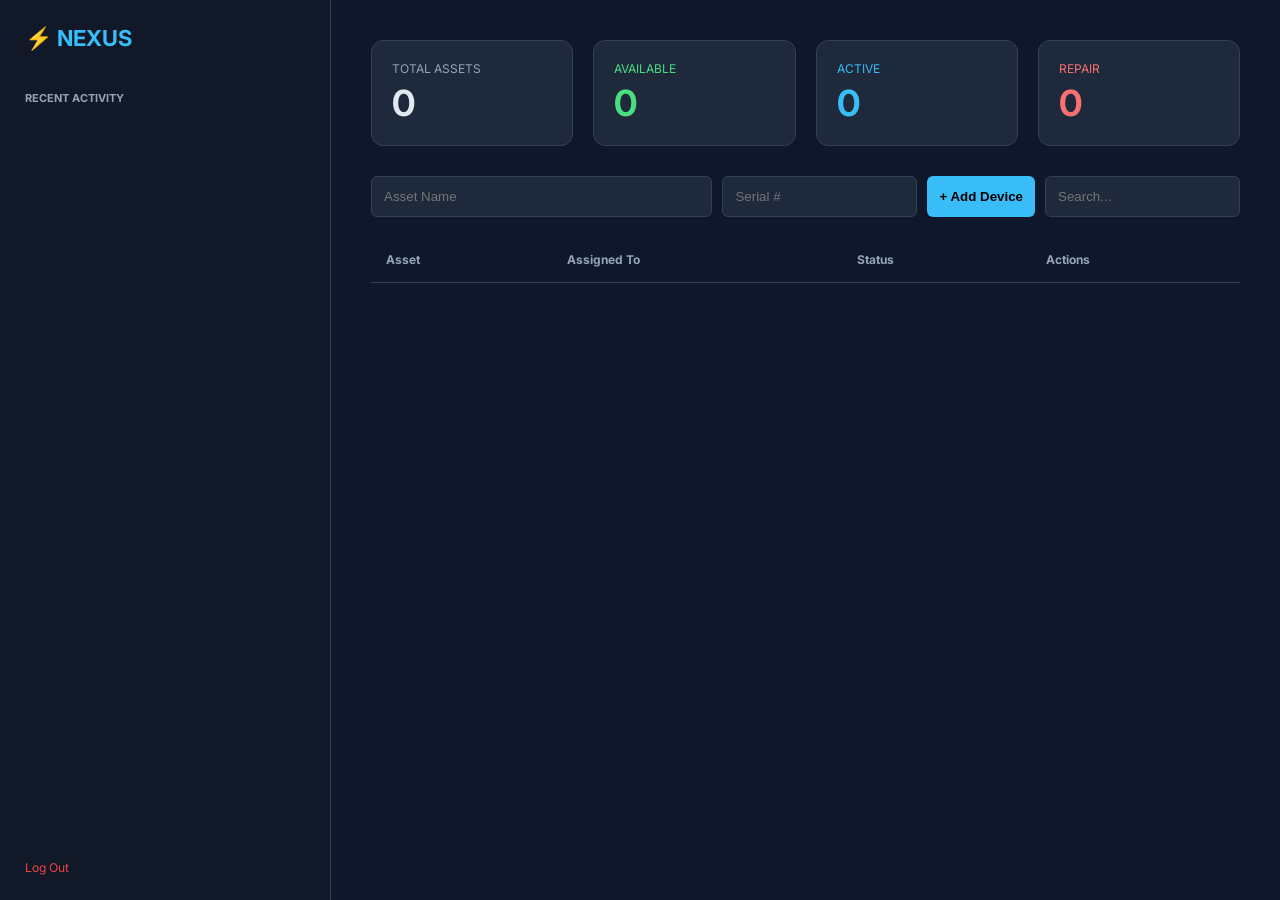
==== src/main/resources/templates/index.html @ d3fff8f1 "update" ====
<!DOCTYPE html>
<html>
<head>
    <title>Nexus Dashboard</title>
    <link href="https://fonts.googleapis.com/css2?family=Inter:wght@400;600&display=swap" rel="stylesheet">
    <style>
        :root { --bg: #0f172a; --card: #1e293b; --text: #e2e8f0; --blue: #38bdf8; --green: #4ade80; --red: #f87171; }
        body { margin: 0; background: var(--bg); color: var(--text); font-family: 'Inter', sans-serif; display: flex; height: 100vh; }
        
        .sidebar { width: 280px; background: #111827; padding: 25px; border-right: 1px solid #334155; display: flex; flex-direction: column; }
        .logo { font-size: 22px; font-weight: bold; color: var(--blue); margin-bottom: 40px; }
        .log-title { font-size: 11px; color: #94a3b8; font-weight: bold; margin-bottom: 15px; }
        .log-box { flex: 1; overflow-y: auto; }
        .log-entry { font-size: 12px; margin-bottom: 12px; border-left: 2px solid #334155; padding-left: 10px; }
        .log-time { color: #64748b; font-size: 10px; }

        .content { flex: 1; padding: 40px; overflow-y: auto; }
        .stats { display: grid; grid-template-columns: repeat(4, 1fr); gap: 20px; margin-bottom: 30px; }
        .card { background: var(--card); padding: 20px; border-radius: 12px; border: 1px solid #334155; }
        .num { font-size: 36px; font-weight: bold; margin-top: 5px; }
        
        .controls { display: flex; gap: 10px; margin-bottom: 20px; }
        input, button { background: var(--card); border: 1px solid #334155; color: white; padding: 12px; border-radius: 6px; outline: none; }
        button.add { background: var(--blue); color: black; font-weight: bold; border: none; cursor: pointer; }

        table { width: 100%; border-collapse: collapse; }
        th { text-align: left; color: #94a3b8; padding: 15px; border-bottom: 1px solid #334155; font-size: 12px; }
        td { padding: 15px; border-bottom: 1px solid #334155; }
        .badge { padding: 4px 10px; border-radius: 12px; font-size: 11px; font-weight: bold; }
        .badge.Available { background: rgba(74,222,128,0.2); color: var(--green); }
        .badge.In.Use { background: rgba(56,189,248,0.2); color: var(--blue); }
        .badge.Repair { background: rgba(248,113,113,0.2); color: var(--red); }
        
        .btn-act { background: none; border: none; font-size: 16px; cursor: pointer; margin-right: 5px; opacity: 0.6; }
        .btn-act:hover { opacity: 1; transform: scale(1.1); }
    </style>
</head>
<body>
    <div class="sidebar">
        <div class="logo">⚡ NEXUS</div>
        <div class="log-title">RECENT ACTIVITY</div>
        <div id="logs" class="log-box"></div>
        <a href="/logout" style="color:#ef4444; text-decoration:none; margin-top:20px; font-size:12px;">Log Out</a>
    </div>

    <div class="content">
        <div class="stats">
            <div class="card"><div style="color:#94a3b8; font-size:12px">TOTAL ASSETS</div><div id="s-total" class="num">0</div></div>
            <div class="card"><div style="color:var(--green); font-size:12px">AVAILABLE</div><div id="s-av" class="num" style="color:var(--green)">0</div></div>
            <div class="card"><div style="color:var(--blue); font-size:12px">ACTIVE</div><div id="s-use" class="num" style="color:var(--blue)">0</div></div>
            <div class="card"><div style="color:var(--red); font-size:12px">REPAIR</div><div id="s-rep" class="num" style="color:var(--red)">0</div></div>
        </div>

        <div class="controls">
            <input id="name" placeholder="Asset Name" style="flex:2">
            <input id="serial" placeholder="Serial #" style="flex:1">
            <button class="add" onclick="addAsset()">+ Add Device</button>
            <input id="search" placeholder="Search..." style="margin-left:auto" onkeyup="render()">
        </div>

        <table>
            <thead><tr><th>Asset</th><th>Assigned To</th><th>Status</th><th>Actions</th></tr></thead>
            <tbody id="list"></tbody>
        </table>
    </div>

    <script>
        let data = [];
        async function init() {
            await Promise.all([loadStats(), loadAssets(), loadLogs()]);
        }

        async function loadStats() {
            const res = await fetch('/api/stats');
            const s = await res.json();
            document.getElementById('s-total').innerText = s.total;
            document.getElementById('s-av').innerText = s.available;
            document.getElementById('s-use').innerText = s.active;
            document.getElementById('s-rep').innerText = s.repair;
        }

        async function loadAssets() {
            const res = await fetch('/api/assets');
            data = await res.json();
            render();
        }

        async function loadLogs() {
            const res = await fetch('/api/history');
            const logs = await res.json();
            document.getElementById('logs').innerHTML = logs.map(l => `
                <div class="log-entry">
                    <div style="color:white">${l.assetName}</div>
                    <div style="color:#94a3b8">${l.action}</div>
                    <div class="log-time">${new Date(l.timestamp).toLocaleTimeString()}</div>
                </div>
            `).join('');
        }

        function render() {
            const q = document.getElementById('search').value.toLowerCase();
            const filtered = data.filter(d => d.name.toLowerCase().includes(q) || d.serialNumber.toLowerCase().includes(q));
            
            document.getElementById('list').innerHTML = filtered.map(d => `
                <tr>
                    <td><b>${d.name}</b><br><small style="color:#64748b">${d.serialNumber}</small></td>
                    <td>${d.assignedTo ? '👤 '+d.assignedTo : '<span style="opacity:0.2">--</span>'}</td>
                    <td><span class="badge ${d.status}">${d.status}</span></td>
                    <td>
                        <button class="btn-act" onclick="assign(${d.id})">📲</button>
                        <button class="btn-act" onclick="repair(${d.id})">🔧</button>
                        <button class="btn-act" style="color:#ef4444" onclick="del(${d.id})">✖</button>
                    </td>
                </tr>
            `).join('');
        }

        async function addAsset() {
            const name = document.getElementById('name').value;
            const serial = document.getElementById('serial').value;
            if(!name) return;
            await fetch('/api/add', {
                method:'POST', headers:{'Content-Type':'application/json'},
                body: JSON.stringify({name, serialNumber:serial})
            });
            document.getElementById('name').value = '';
            init();
        }

        async function assign(id) {
            const user = prompt("Assign to user:");
            if(user) await update(id, "In Use", user);
        }

        async function repair(id) {
            if(confirm("Send to repair?")) await update(id, "Repair", "Maintenance");
        }

        async function update(id, status, user) {
            await fetch('/api/update/'+id, {
                method:'PUT', headers:{'Content-Type':'application/json'},
                body: JSON.stringify({status, assignedTo: user})
            });
            init();
        }

        async function del(id) {
            if(confirm("Delete asset?")) {
                await fetch('/api/delete/'+id, {method:'DELETE'});
                init();
            }
        }
        init();
    </script>
</body>
</html>
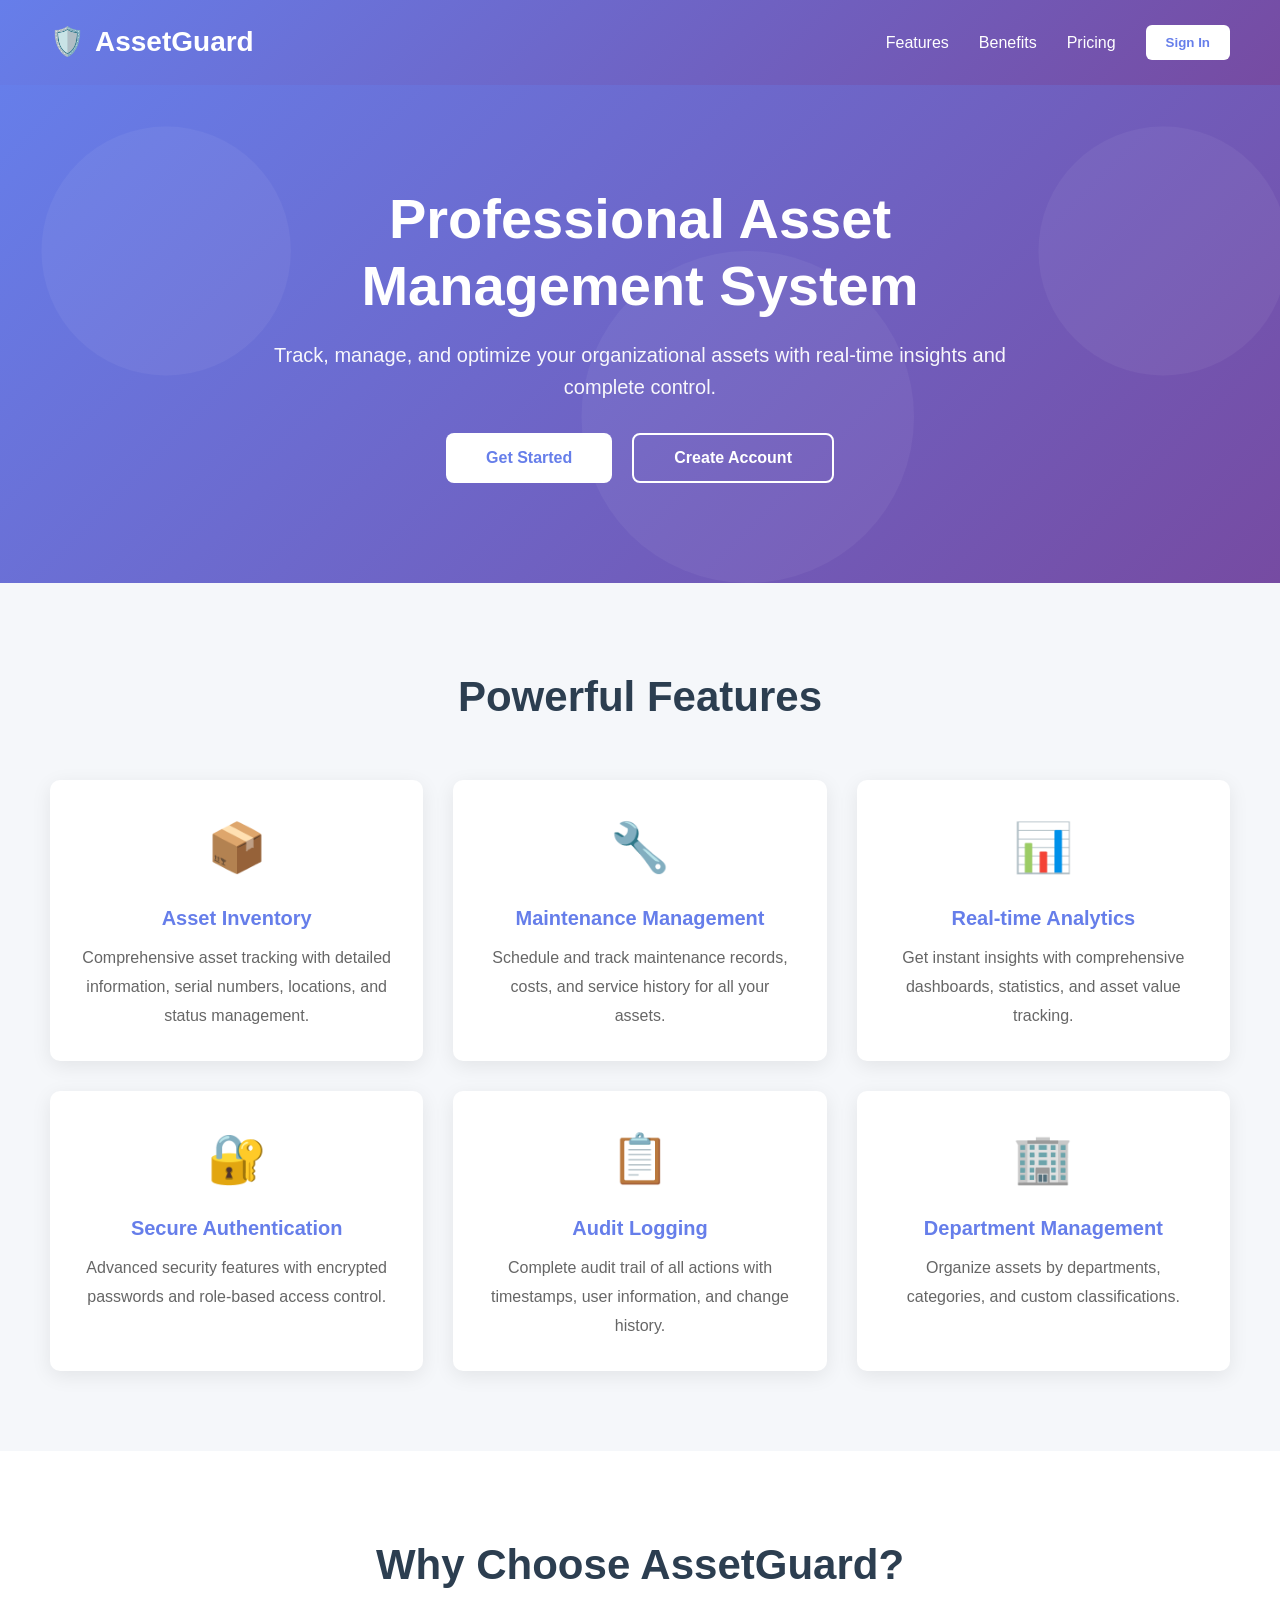
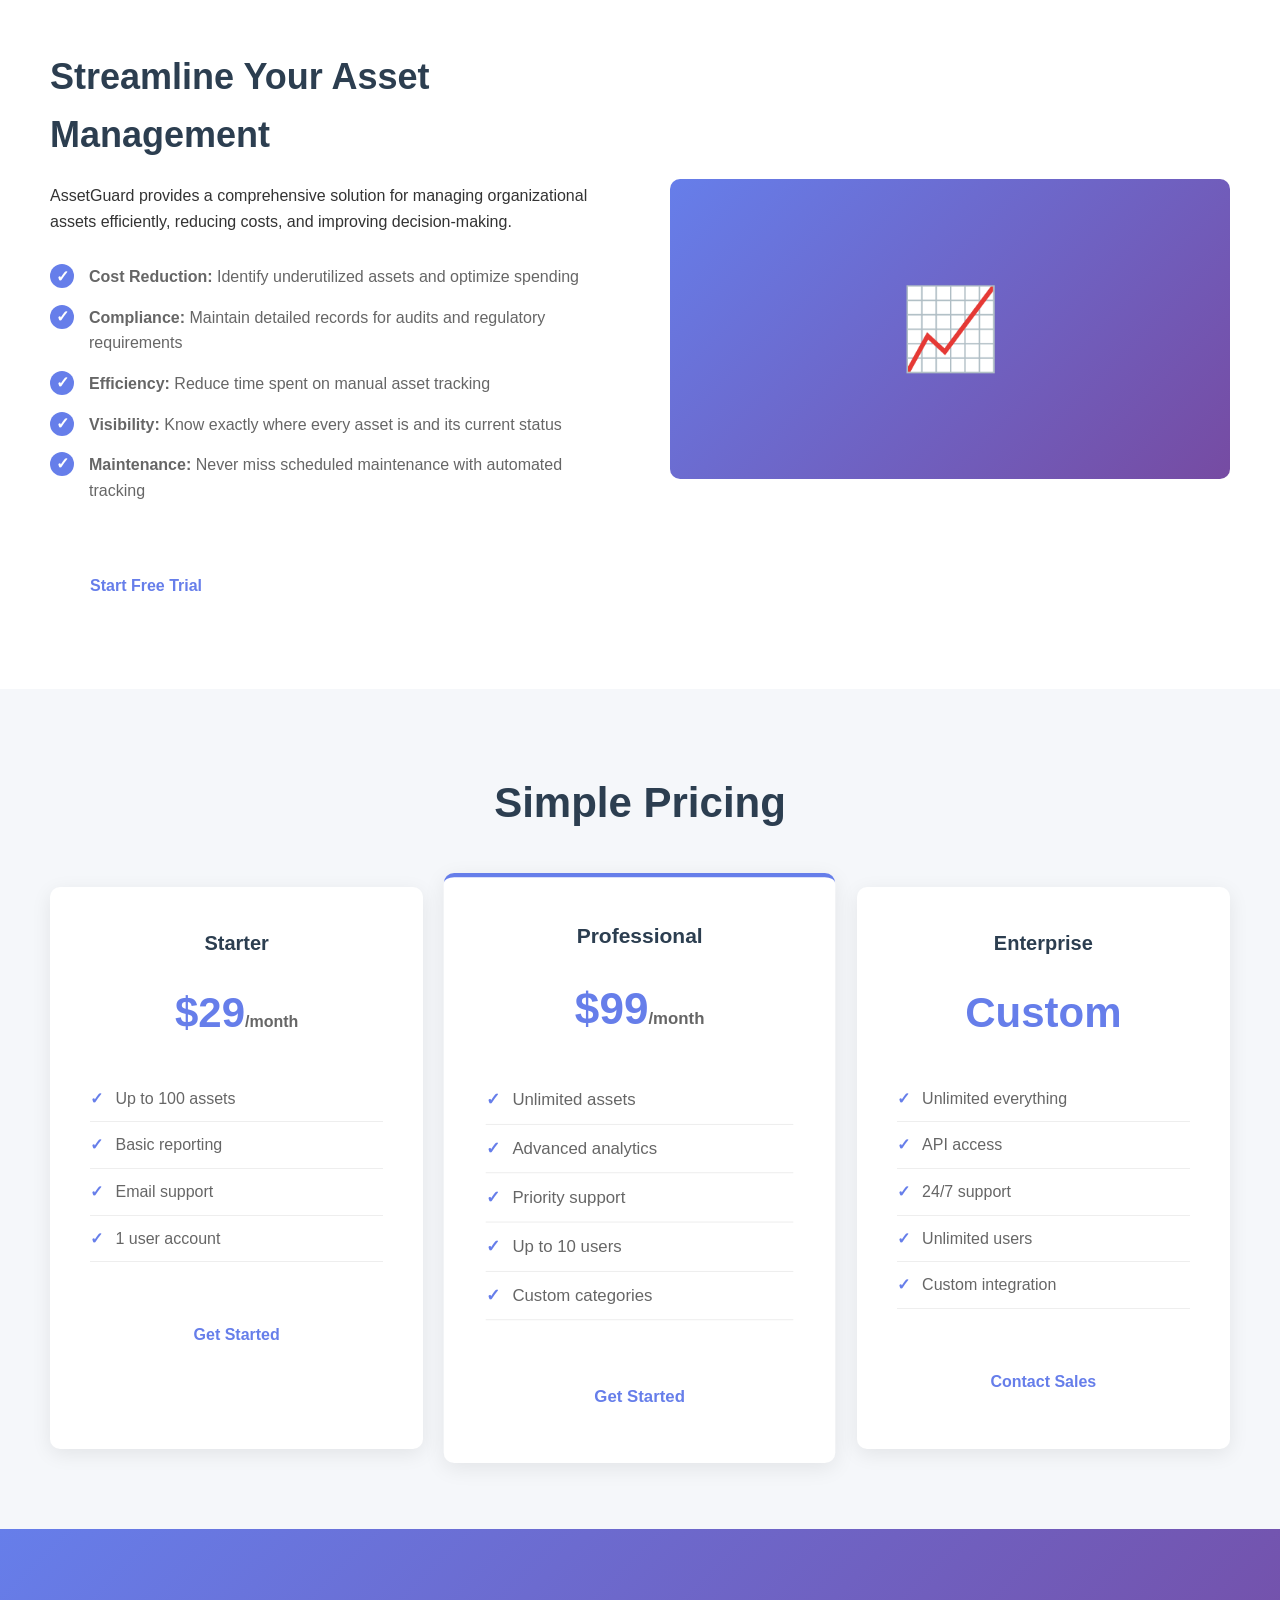
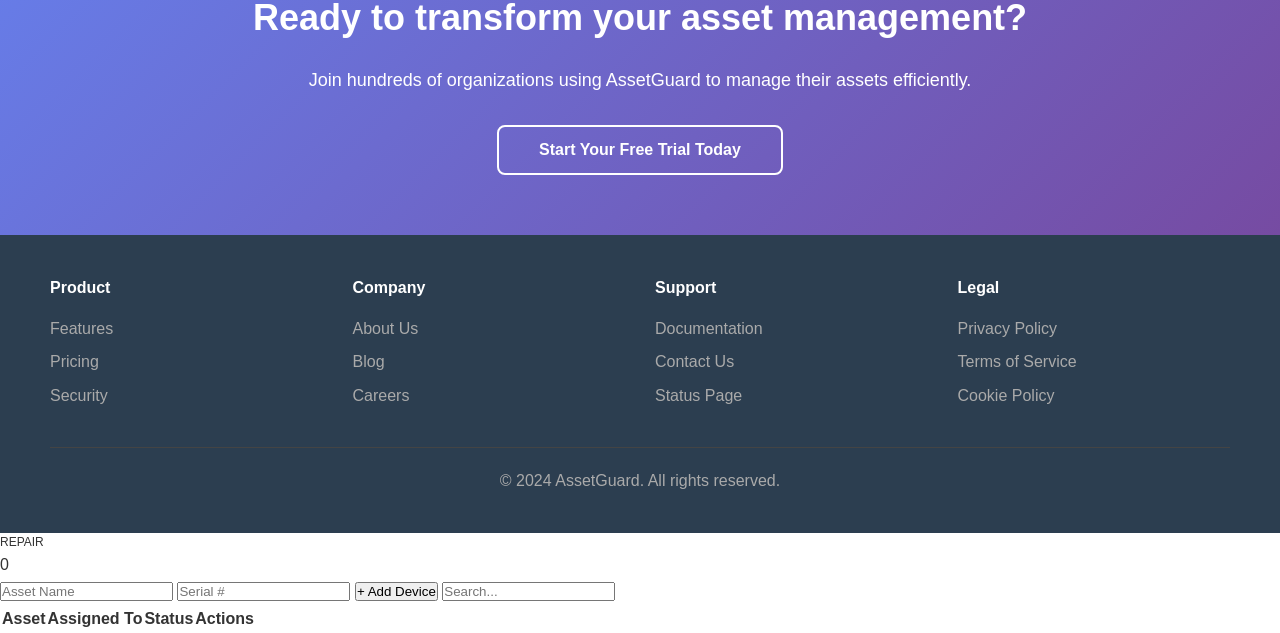
==== commit 99feb1d9: "update" ====
--- a/src/main/resources/templates/index.html
+++ b/src/main/resources/templates/index.html
@@ -1,53 +1,646 @@
 <!DOCTYPE html>
-<html>
+<html lang="en">
 <head>
-    <title>Nexus Dashboard</title>
-    <link href="https://fonts.googleapis.com/css2?family=Inter:wght@400;600&display=swap" rel="stylesheet">
+    <meta charset="UTF-8">
+    <meta name="viewport" content="width=device-width, initial-scale=1.0">
+    <title>AssetGuard - Professional Asset Management</title>
     <style>
-        :root { --bg: #0f172a; --card: #1e293b; --text: #e2e8f0; --blue: #38bdf8; --green: #4ade80; --red: #f87171; }
-        body { margin: 0; background: var(--bg); color: var(--text); font-family: 'Inter', sans-serif; display: flex; height: 100vh; }
-        
-        .sidebar { width: 280px; background: #111827; padding: 25px; border-right: 1px solid #334155; display: flex; flex-direction: column; }
-        .logo { font-size: 22px; font-weight: bold; color: var(--blue); margin-bottom: 40px; }
-        .log-title { font-size: 11px; color: #94a3b8; font-weight: bold; margin-bottom: 15px; }
-        .log-box { flex: 1; overflow-y: auto; }
-        .log-entry { font-size: 12px; margin-bottom: 12px; border-left: 2px solid #334155; padding-left: 10px; }
-        .log-time { color: #64748b; font-size: 10px; }
-
-        .content { flex: 1; padding: 40px; overflow-y: auto; }
-        .stats { display: grid; grid-template-columns: repeat(4, 1fr); gap: 20px; margin-bottom: 30px; }
-        .card { background: var(--card); padding: 20px; border-radius: 12px; border: 1px solid #334155; }
-        .num { font-size: 36px; font-weight: bold; margin-top: 5px; }
-        
-        .controls { display: flex; gap: 10px; margin-bottom: 20px; }
-        input, button { background: var(--card); border: 1px solid #334155; color: white; padding: 12px; border-radius: 6px; outline: none; }
-        button.add { background: var(--blue); color: black; font-weight: bold; border: none; cursor: pointer; }
-
-        table { width: 100%; border-collapse: collapse; }
-        th { text-align: left; color: #94a3b8; padding: 15px; border-bottom: 1px solid #334155; font-size: 12px; }
-        td { padding: 15px; border-bottom: 1px solid #334155; }
-        .badge { padding: 4px 10px; border-radius: 12px; font-size: 11px; font-weight: bold; }
-        .badge.Available { background: rgba(74,222,128,0.2); color: var(--green); }
-        .badge.In.Use { background: rgba(56,189,248,0.2); color: var(--blue); }
-        .badge.Repair { background: rgba(248,113,113,0.2); color: var(--red); }
-        
-        .btn-act { background: none; border: none; font-size: 16px; cursor: pointer; margin-right: 5px; opacity: 0.6; }
-        .btn-act:hover { opacity: 1; transform: scale(1.1); }
+        * { margin: 0; padding: 0; box-sizing: border-box; }
+        
+        body {
+            font-family: 'Segoe UI', Tahoma, Geneva, Verdana, sans-serif;
+            color: #333;
+            line-height: 1.6;
+        }
+        
+        /* HEADER/NAV */
+        header {
+            background: linear-gradient(135deg, #667eea 0%, #764ba2 100%);
+            color: white;
+            padding: 20px 50px;
+            display: flex;
+            justify-content: space-between;
+            align-items: center;
+            box-shadow: 0 2px 10px rgba(0,0,0,0.1);
+        }
+        
+        .logo {
+            font-size: 28px;
+            font-weight: bold;
+            display: flex;
+            align-items: center;
+            gap: 10px;
+        }
+        
+        nav {
+            display: flex;
+            gap: 30px;
+            align-items: center;
+        }
+        
+        nav a {
+            color: white;
+            text-decoration: none;
+            transition: all 0.3s ease;
+            font-weight: 500;
+        }
+        
+        nav a:hover {
+            opacity: 0.8;
+        }
+        
+        .btn-login {
+            background: white;
+            color: #667eea;
+            padding: 10px 20px;
+            border-radius: 6px;
+            font-weight: 600;
+            cursor: pointer;
+            border: none;
+            transition: all 0.3s ease;
+        }
+        
+        .btn-login:hover {
+            transform: translateY(-2px);
+            box-shadow: 0 5px 15px rgba(0,0,0,0.2);
+        }
+        
+        /* HERO SECTION */
+        .hero {
+            background: linear-gradient(135deg, #667eea 0%, #764ba2 100%);
+            color: white;
+            padding: 100px 50px;
+            text-align: center;
+            position: relative;
+            overflow: hidden;
+        }
+        
+        .hero::before {
+            content: '';
+            position: absolute;
+            top: 0;
+            left: 0;
+            right: 0;
+            bottom: 0;
+            background: url('data:image/svg+xml,<svg xmlns="http://www.w3.org/2000/svg" viewBox="0 0 1200 600"><circle cx="200" cy="200" r="150" fill="rgba(255,255,255,0.05)"/><circle cx="900" cy="400" r="200" fill="rgba(255,255,255,0.05)"/></svg>');
+            pointer-events: none;
+        }
+        
+        .hero-content {
+            position: relative;
+            z-index: 1;
+            max-width: 800px;
+            margin: 0 auto;
+        }
+        
+        .hero h1 {
+            font-size: 56px;
+            margin-bottom: 20px;
+            font-weight: 700;
+            line-height: 1.2;
+        }
+        
+        .hero p {
+            font-size: 20px;
+            margin-bottom: 30px;
+            opacity: 0.95;
+        }
+        
+        .cta-buttons {
+            display: flex;
+            gap: 20px;
+            justify-content: center;
+        }
+        
+        .btn-primary {
+            background: white;
+            color: #667eea;
+            padding: 14px 40px;
+            border-radius: 8px;
+            border: none;
+            font-weight: 600;
+            cursor: pointer;
+            font-size: 16px;
+            transition: all 0.3s ease;
+            text-decoration: none;
+            display: inline-block;
+        }
+        
+        .btn-primary:hover {
+            transform: translateY(-3px);
+            box-shadow: 0 10px 30px rgba(0,0,0,0.3);
+        }
+        
+        .btn-secondary {
+            background: transparent;
+            color: white;
+            padding: 14px 40px;
+            border-radius: 8px;
+            border: 2px solid white;
+            font-weight: 600;
+            cursor: pointer;
+            font-size: 16px;
+            transition: all 0.3s ease;
+            text-decoration: none;
+            display: inline-block;
+        }
+        
+        .btn-secondary:hover {
+            background: white;
+            color: #667eea;
+            transform: translateY(-3px);
+        }
+        
+        /* FEATURES SECTION */
+        .features {
+            padding: 80px 50px;
+            background: #f5f7fa;
+        }
+        
+        .section-title {
+            text-align: center;
+            font-size: 42px;
+            margin-bottom: 50px;
+            color: #2c3e50;
+        }
+        
+        .features-grid {
+            display: grid;
+            grid-template-columns: repeat(auto-fit, minmax(280px, 1fr));
+            gap: 30px;
+            max-width: 1200px;
+            margin: 0 auto;
+        }
+        
+        .feature-card {
+            background: white;
+            padding: 30px;
+            border-radius: 10px;
+            box-shadow: 0 5px 20px rgba(0,0,0,0.08);
+            transition: all 0.3s ease;
+            text-align: center;
+        }
+        
+        .feature-card:hover {
+            transform: translateY(-10px);
+            box-shadow: 0 15px 40px rgba(0,0,0,0.15);
+        }
+        
+        .feature-icon {
+            font-size: 48px;
+            margin-bottom: 15px;
+        }
+        
+        .feature-card h3 {
+            font-size: 20px;
+            margin-bottom: 10px;
+            color: #667eea;
+        }
+        
+        .feature-card p {
+            color: #666;
+            line-height: 1.8;
+        }
+        
+        /* BENEFITS SECTION */
+        .benefits {
+            padding: 80px 50px;
+            background: white;
+        }
+        
+        .benefits-content {
+            display: grid;
+            grid-template-columns: 1fr 1fr;
+            gap: 60px;
+            align-items: center;
+            max-width: 1200px;
+            margin: 0 auto;
+        }
+        
+        .benefits-text h2 {
+            font-size: 36px;
+            margin-bottom: 20px;
+            color: #2c3e50;
+        }
+        
+        .benefits-list {
+            margin: 30px 0;
+        }
+        
+        .benefit-item {
+            display: flex;
+            gap: 15px;
+            margin-bottom: 15px;
+        }
+        
+        .benefit-icon {
+            width: 24px;
+            height: 24px;
+            background: #667eea;
+            color: white;
+            border-radius: 50%;
+            display: flex;
+            align-items: center;
+            justify-content: center;
+            flex-shrink: 0;
+            font-weight: bold;
+        }
+        
+        .benefit-item p {
+            color: #666;
+        }
+        
+        .benefits-image {
+            background: linear-gradient(135deg, #667eea 0%, #764ba2 100%);
+            border-radius: 10px;
+            padding: 40px;
+            display: flex;
+            align-items: center;
+            justify-content: center;
+            color: white;
+            font-size: 80px;
+            min-height: 300px;
+        }
+        
+        /* PRICING SECTION */
+        .pricing {
+            padding: 80px 50px;
+            background: #f5f7fa;
+        }
+        
+        .pricing-grid {
+            display: grid;
+            grid-template-columns: repeat(auto-fit, minmax(300px, 1fr));
+            gap: 30px;
+            max-width: 1200px;
+            margin: 0 auto;
+        }
+        
+        .pricing-card {
+            background: white;
+            border-radius: 10px;
+            padding: 40px;
+            text-align: center;
+            box-shadow: 0 5px 20px rgba(0,0,0,0.08);
+            transition: all 0.3s ease;
+        }
+        
+        .pricing-card.featured {
+            border-top: 4px solid #667eea;
+            transform: scale(1.05);
+        }
+        
+        .pricing-card:hover {
+            box-shadow: 0 15px 40px rgba(0,0,0,0.15);
+        }
+        
+        .pricing-card h3 {
+            font-size: 20px;
+            margin-bottom: 15px;
+            color: #2c3e50;
+        }
+        
+        .price {
+            font-size: 42px;
+            font-weight: bold;
+            color: #667eea;
+            margin: 20px 0;
+        }
+        
+        .price span {
+            font-size: 16px;
+            color: #666;
+        }
+        
+        .pricing-features {
+            list-style: none;
+            margin: 30px 0;
+            text-align: left;
+        }
+        
+        .pricing-features li {
+            padding: 10px 0;
+            border-bottom: 1px solid #eee;
+            color: #666;
+        }
+        
+        .pricing-features li:before {
+            content: '✓ ';
+            color: #667eea;
+            font-weight: bold;
+            margin-right: 8px;
+        }
+        
+        .pricing-card .btn-primary {
+            width: 100%;
+            margin-top: 20px;
+            color: #667eea;
+        }
+        
+        /* CTA SECTION */
+        .cta-section {
+            background: linear-gradient(135deg, #667eea 0%, #764ba2 100%);
+            color: white;
+            padding: 60px 50px;
+            text-align: center;
+        }
+        
+        .cta-section h2 {
+            font-size: 36px;
+            margin-bottom: 20px;
+        }
+        
+        .cta-section p {
+            font-size: 18px;
+            margin-bottom: 30px;
+        }
+        
+        /* FOOTER */
+        footer {
+            background: #2c3e50;
+            color: #aaa;
+            padding: 40px 50px;
+            text-align: center;
+        }
+        
+        .footer-content {
+            max-width: 1200px;
+            margin: 0 auto;
+            display: grid;
+            grid-template-columns: repeat(auto-fit, minmax(200px, 1fr));
+            gap: 30px;
+            margin-bottom: 30px;
+            text-align: left;
+        }
+        
+        .footer-section h4 {
+            color: white;
+            margin-bottom: 15px;
+        }
+        
+        .footer-section a {
+            color: #aaa;
+            text-decoration: none;
+            display: block;
+            margin-bottom: 8px;
+            transition: all 0.3s ease;
+        }
+        
+        .footer-section a:hover {
+            color: white;
+        }
+        
+        .footer-bottom {
+            text-align: center;
+            padding-top: 20px;
+            border-top: 1px solid #444;
+        }
+        
+        /* RESPONSIVE */
+        @media (max-width: 768px) {
+            header {
+                flex-direction: column;
+                gap: 20px;
+                padding: 20px;
+            }
+            
+            nav {
+                flex-direction: column;
+                gap: 10px;
+            }
+            
+            .hero {
+                padding: 60px 20px;
+            }
+            
+            .hero h1 {
+                font-size: 36px;
+            }
+            
+            .cta-buttons {
+                flex-direction: column;
+            }
+            
+            .features, .benefits, .pricing {
+                padding: 60px 20px;
+            }
+            
+            .benefits-content {
+                grid-template-columns: 1fr;
+            }
+            
+            .section-title {
+                font-size: 32px;
+            }
+            
+            .pricing-card.featured {
+                transform: scale(1);
+            }
+        }
     </style>
 </head>
 <body>
-    <div class="sidebar">
-        <div class="logo">⚡ NEXUS</div>
-        <div class="log-title">RECENT ACTIVITY</div>
-        <div id="logs" class="log-box"></div>
-        <a href="/logout" style="color:#ef4444; text-decoration:none; margin-top:20px; font-size:12px;">Log Out</a>
-    </div>
-
-    <div class="content">
-        <div class="stats">
-            <div class="card"><div style="color:#94a3b8; font-size:12px">TOTAL ASSETS</div><div id="s-total" class="num">0</div></div>
-            <div class="card"><div style="color:var(--green); font-size:12px">AVAILABLE</div><div id="s-av" class="num" style="color:var(--green)">0</div></div>
-            <div class="card"><div style="color:var(--blue); font-size:12px">ACTIVE</div><div id="s-use" class="num" style="color:var(--blue)">0</div></div>
+    <!-- HEADER -->
+    <header>
+        <div class="logo">
+            <span>🛡️</span>
+            <span>AssetGuard</span>
+        </div>
+        <nav>
+            <a href="#features">Features</a>
+            <a href="#benefits">Benefits</a>
+            <a href="#pricing">Pricing</a>
+            <button class="btn-login" onclick="location.href='/login'">Sign In</button>
+        </nav>
+    </header>
+    
+    <!-- HERO SECTION -->
+    <section class="hero">
+        <div class="hero-content">
+            <h1>Professional Asset Management System</h1>
+            <p>Track, manage, and optimize your organizational assets with real-time insights and complete control.</p>
+            <div class="cta-buttons">
+                <button class="btn-primary" onclick="location.href='/login'">Get Started</button>
+                <button class="btn-secondary" onclick="location.href='/register'">Create Account</button>
+            </div>
+        </div>
+    </section>
+    
+    <!-- FEATURES SECTION -->
+    <section class="features" id="features">
+        <h2 class="section-title">Powerful Features</h2>
+        <div class="features-grid">
+            <div class="feature-card">
+                <div class="feature-icon">📦</div>
+                <h3>Asset Inventory</h3>
+                <p>Comprehensive asset tracking with detailed information, serial numbers, locations, and status management.</p>
+            </div>
+            
+            <div class="feature-card">
+                <div class="feature-icon">🔧</div>
+                <h3>Maintenance Management</h3>
+                <p>Schedule and track maintenance records, costs, and service history for all your assets.</p>
+            </div>
+            
+            <div class="feature-card">
+                <div class="feature-icon">📊</div>
+                <h3>Real-time Analytics</h3>
+                <p>Get instant insights with comprehensive dashboards, statistics, and asset value tracking.</p>
+            </div>
+            
+            <div class="feature-card">
+                <div class="feature-icon">🔐</div>
+                <h3>Secure Authentication</h3>
+                <p>Advanced security features with encrypted passwords and role-based access control.</p>
+            </div>
+            
+            <div class="feature-card">
+                <div class="feature-icon">📋</div>
+                <h3>Audit Logging</h3>
+                <p>Complete audit trail of all actions with timestamps, user information, and change history.</p>
+            </div>
+            
+            <div class="feature-card">
+                <div class="feature-icon">🏢</div>
+                <h3>Department Management</h3>
+                <p>Organize assets by departments, categories, and custom classifications.</p>
+            </div>
+        </div>
+    </section>
+    
+    <!-- BENEFITS SECTION -->
+    <section class="benefits" id="benefits">
+        <h2 class="section-title">Why Choose AssetGuard?</h2>
+        <div class="benefits-content">
+            <div class="benefits-text">
+                <h2>Streamline Your Asset Management</h2>
+                <p>AssetGuard provides a comprehensive solution for managing organizational assets efficiently, reducing costs, and improving decision-making.</p>
+                
+                <div class="benefits-list">
+                    <div class="benefit-item">
+                        <div class="benefit-icon">✓</div>
+                        <p><strong>Cost Reduction:</strong> Identify underutilized assets and optimize spending</p>
+                    </div>
+                    
+                    <div class="benefit-item">
+                        <div class="benefit-icon">✓</div>
+                        <p><strong>Compliance:</strong> Maintain detailed records for audits and regulatory requirements</p>
+                    </div>
+                    
+                    <div class="benefit-item">
+                        <div class="benefit-icon">✓</div>
+                        <p><strong>Efficiency:</strong> Reduce time spent on manual asset tracking</p>
+                    </div>
+                    
+                    <div class="benefit-item">
+                        <div class="benefit-icon">✓</div>
+                        <p><strong>Visibility:</strong> Know exactly where every asset is and its current status</p>
+                    </div>
+                    
+                    <div class="benefit-item">
+                        <div class="benefit-icon">✓</div>
+                        <p><strong>Maintenance:</strong> Never miss scheduled maintenance with automated tracking</p>
+                    </div>
+                </div>
+                
+                <button class="btn-primary" onclick="location.href='/register'" style="margin-top: 30px; width: auto;">Start Free Trial</button>
+            </div>
+            
+            <div class="benefits-image">
+                📈
+            </div>
+        </div>
+    </section>
+    
+    <!-- PRICING SECTION -->
+    <section class="pricing" id="pricing">
+        <h2 class="section-title">Simple Pricing</h2>
+        <div class="pricing-grid">
+            <div class="pricing-card">
+                <h3>Starter</h3>
+                <div class="price">$29<span>/month</span></div>
+                <ul class="pricing-features">
+                    <li>Up to 100 assets</li>
+                    <li>Basic reporting</li>
+                    <li>Email support</li>
+                    <li>1 user account</li>
+                </ul>
+                <button class="btn-primary">Get Started</button>
+            </div>
+            
+            <div class="pricing-card featured">
+                <h3>Professional</h3>
+                <div class="price">$99<span>/month</span></div>
+                <ul class="pricing-features">
+                    <li>Unlimited assets</li>
+                    <li>Advanced analytics</li>
+                    <li>Priority support</li>
+                    <li>Up to 10 users</li>
+                    <li>Custom categories</li>
+                </ul>
+                <button class="btn-primary">Get Started</button>
+            </div>
+            
+            <div class="pricing-card">
+                <h3>Enterprise</h3>
+                <div class="price">Custom</div>
+                <ul class="pricing-features">
+                    <li>Unlimited everything</li>
+                    <li>API access</li>
+                    <li>24/7 support</li>
+                    <li>Unlimited users</li>
+                    <li>Custom integration</li>
+                </ul>
+                <button class="btn-primary">Contact Sales</button>
+            </div>
+        </div>
+    </section>
+    
+    <!-- CTA SECTION -->
+    <section class="cta-section">
+        <h2>Ready to transform your asset management?</h2>
+        <p>Join hundreds of organizations using AssetGuard to manage their assets efficiently.</p>
+        <button class="btn-secondary" onclick="location.href='/register'">Start Your Free Trial Today</button>
+    </section>
+    
+    <!-- FOOTER -->
+    <footer>
+        <div class="footer-content">
+            <div class="footer-section">
+                <h4>Product</h4>
+                <a href="#features">Features</a>
+                <a href="#pricing">Pricing</a>
+                <a href="#">Security</a>
+            </div>
+            
+            <div class="footer-section">
+                <h4>Company</h4>
+                <a href="#">About Us</a>
+                <a href="#">Blog</a>
+                <a href="#">Careers</a>
+            </div>
+            
+            <div class="footer-section">
+                <h4>Support</h4>
+                <a href="#">Documentation</a>
+                <a href="#">Contact Us</a>
+                <a href="#">Status Page</a>
+            </div>
+            
+            <div class="footer-section">
+                <h4>Legal</h4>
+                <a href="#">Privacy Policy</a>
+                <a href="#">Terms of Service</a>
+                <a href="#">Cookie Policy</a>
+            </div>
+        </div>
+        
+        <div class="footer-bottom">
+            <p>&copy; 2024 AssetGuard. All rights reserved.</p>
+        </div>
+    </footer>
+</body>
+</html>
             <div class="card"><div style="color:var(--red); font-size:12px">REPAIR</div><div id="s-rep" class="num" style="color:var(--red)">0</div></div>
         </div>
 
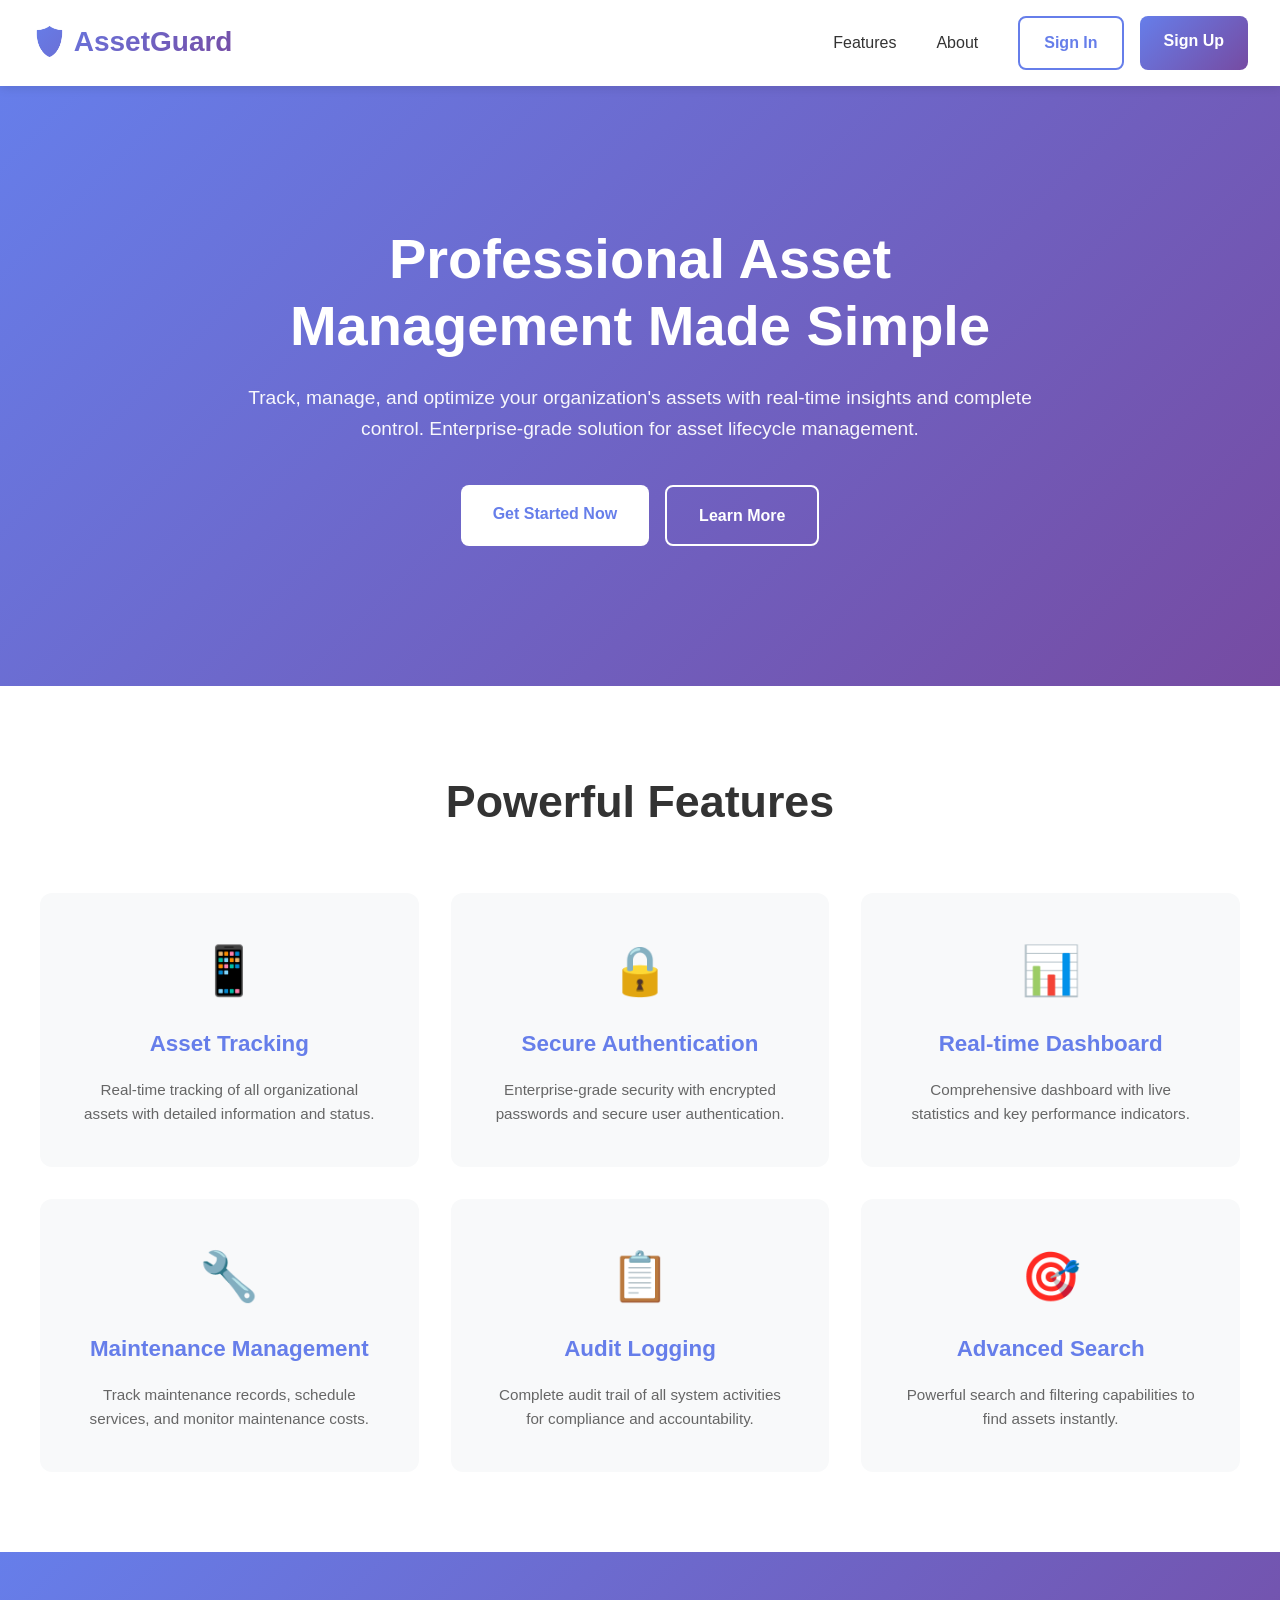
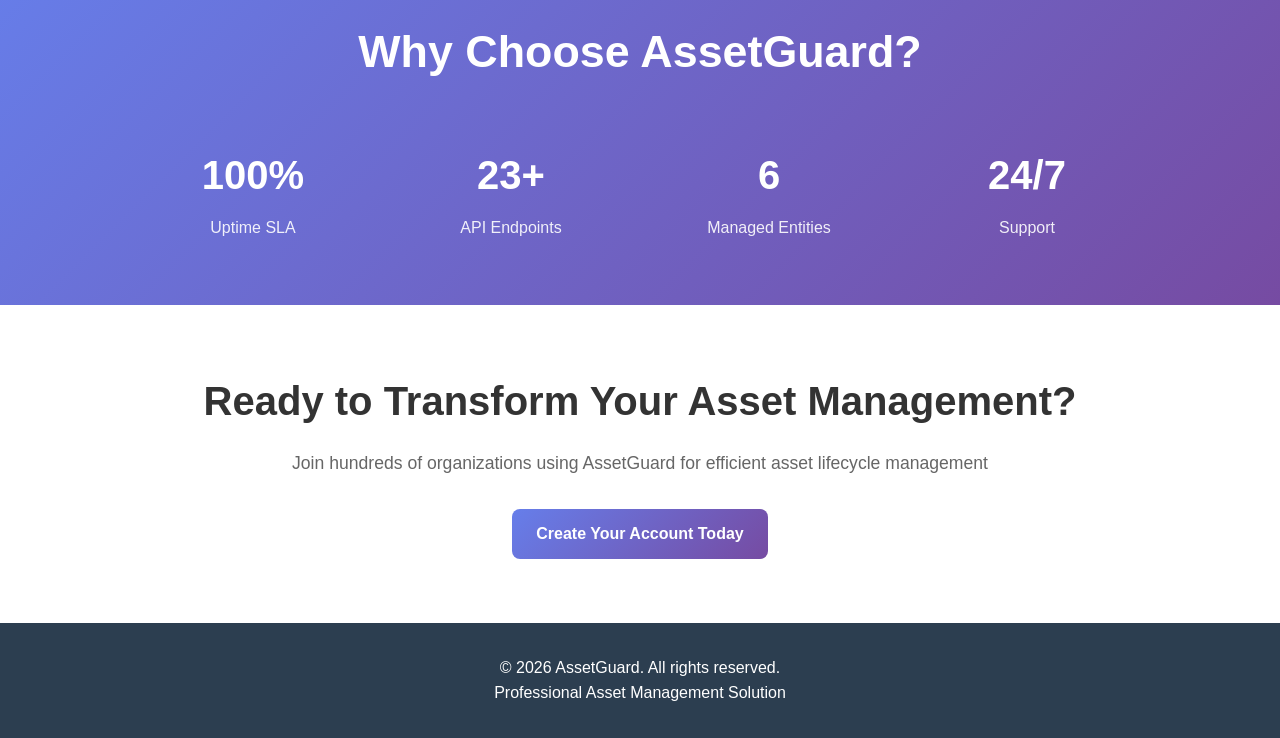
==== commit deb3d7bf: "update" ====
--- a/src/main/resources/templates/index.html
+++ b/src/main/resources/templates/index.html
@@ -9,741 +9,385 @@
         
         body {
             font-family: 'Segoe UI', Tahoma, Geneva, Verdana, sans-serif;
+            background: #f8f9fa;
             color: #333;
             line-height: 1.6;
         }
-        
-        /* HEADER/NAV */
+
+        /* HEADER */
         header {
-            background: linear-gradient(135deg, #667eea 0%, #764ba2 100%);
-            color: white;
-            padding: 20px 50px;
+            background: rgba(255, 255, 255, 0.98);
+            padding: 1rem 2rem;
             display: flex;
             justify-content: space-between;
             align-items: center;
-            box-shadow: 0 2px 10px rgba(0,0,0,0.1);
-        }
-        
+            box-shadow: 0 2px 10px rgba(0, 0, 0, 0.1);
+            position: sticky;
+            top: 0;
+            z-index: 100;
+        }
+
         .logo {
             font-size: 28px;
             font-weight: bold;
+            background: linear-gradient(135deg, #667eea, #764ba2);
+            -webkit-background-clip: text;
+            -webkit-text-fill-color: transparent;
+            background-clip: text;
             display: flex;
             align-items: center;
             gap: 10px;
         }
-        
+
         nav {
             display: flex;
-            gap: 30px;
+            gap: 2.5rem;
             align-items: center;
         }
-        
+
         nav a {
-            color: white;
-            text-decoration: none;
-            transition: all 0.3s ease;
+            color: #333;
+            text-decoration: none;
             font-weight: 500;
-        }
-        
+            transition: color 0.3s;
+        }
+
         nav a:hover {
-            opacity: 0.8;
-        }
-        
-        .btn-login {
-            background: white;
-            color: #667eea;
-            padding: 10px 20px;
-            border-radius: 6px;
+            color: #667eea;
+        }
+
+        .nav-buttons {
+            display: flex;
+            gap: 1rem;
+        }
+
+        .btn-signin {
+            padding: 0.75rem 1.5rem;
+            border: 2px solid #667eea;
+            color: #667eea;
+            background: transparent;
+            border-radius: 8px;
+            cursor: pointer;
             font-weight: 600;
+            transition: all 0.3s;
+            text-decoration: none;
+            display: inline-block;
+        }
+
+        .btn-signin:hover {
+            background: #667eea;
+            color: white;
+        }
+
+        .btn-signup {
+            padding: 0.75rem 1.5rem;
+            background: linear-gradient(135deg, #667eea, #764ba2);
+            color: white;
+            border: none;
+            border-radius: 8px;
             cursor: pointer;
-            border: none;
-            transition: all 0.3s ease;
-        }
-        
-        .btn-login:hover {
+            font-weight: 600;
+            transition: all 0.3s;
+            text-decoration: none;
+            display: inline-block;
+        }
+
+        .btn-signup:hover {
             transform: translateY(-2px);
-            box-shadow: 0 5px 15px rgba(0,0,0,0.2);
-        }
-        
+            box-shadow: 0 10px 25px rgba(102, 126, 234, 0.4);
+        }
+
         /* HERO SECTION */
         .hero {
             background: linear-gradient(135deg, #667eea 0%, #764ba2 100%);
             color: white;
-            padding: 100px 50px;
-            text-align: center;
-            position: relative;
-            overflow: hidden;
-        }
-        
-        .hero::before {
-            content: '';
-            position: absolute;
-            top: 0;
-            left: 0;
-            right: 0;
-            bottom: 0;
-            background: url('data:image/svg+xml,<svg xmlns="http://www.w3.org/2000/svg" viewBox="0 0 1200 600"><circle cx="200" cy="200" r="150" fill="rgba(255,255,255,0.05)"/><circle cx="900" cy="400" r="200" fill="rgba(255,255,255,0.05)"/></svg>');
-            pointer-events: none;
-        }
-        
+            padding: 6rem 2rem;
+            text-align: center;
+            min-height: 600px;
+            display: flex;
+            align-items: center;
+            justify-content: center;
+        }
+
         .hero-content {
-            position: relative;
-            z-index: 1;
             max-width: 800px;
-            margin: 0 auto;
-        }
-        
+        }
+
         .hero h1 {
-            font-size: 56px;
-            margin-bottom: 20px;
+            font-size: 3.5rem;
+            margin-bottom: 1.5rem;
             font-weight: 700;
             line-height: 1.2;
         }
-        
+
         .hero p {
-            font-size: 20px;
-            margin-bottom: 30px;
+            font-size: 1.2rem;
+            margin-bottom: 2.5rem;
             opacity: 0.95;
         }
-        
-        .cta-buttons {
-            display: flex;
-            gap: 20px;
+
+        .hero-buttons {
+            display: flex;
+            gap: 1rem;
             justify-content: center;
-        }
-        
+            flex-wrap: wrap;
+        }
+
         .btn-primary {
-            background: white;
-            color: #667eea;
-            padding: 14px 40px;
+            padding: 1rem 2rem;
+            background: white;
+            color: #667eea;
+            border: none;
             border-radius: 8px;
-            border: none;
-            font-weight: 600;
             cursor: pointer;
-            font-size: 16px;
-            transition: all 0.3s ease;
+            font-weight: 700;
+            font-size: 1rem;
+            transition: all 0.3s;
             text-decoration: none;
             display: inline-block;
         }
-        
+
         .btn-primary:hover {
             transform: translateY(-3px);
-            box-shadow: 0 10px 30px rgba(0,0,0,0.3);
-        }
-        
+            box-shadow: 0 15px 35px rgba(0, 0, 0, 0.2);
+        }
+
         .btn-secondary {
+            padding: 1rem 2rem;
             background: transparent;
             color: white;
-            padding: 14px 40px;
+            border: 2px solid white;
             border-radius: 8px;
-            border: 2px solid white;
-            font-weight: 600;
             cursor: pointer;
-            font-size: 16px;
-            transition: all 0.3s ease;
+            font-weight: 700;
+            font-size: 1rem;
+            transition: all 0.3s;
             text-decoration: none;
             display: inline-block;
         }
-        
+
         .btn-secondary:hover {
             background: white;
             color: #667eea;
-            transform: translateY(-3px);
-        }
-        
-        /* FEATURES SECTION */
+        }
+
+        /* FEATURES */
         .features {
-            padding: 80px 50px;
-            background: #f5f7fa;
-        }
-        
+            padding: 5rem 2rem;
+            background: white;
+        }
+
         .section-title {
             text-align: center;
-            font-size: 42px;
-            margin-bottom: 50px;
-            color: #2c3e50;
-        }
-        
+            font-size: 2.8rem;
+            margin-bottom: 3.5rem;
+            color: #333;
+        }
+
         .features-grid {
             display: grid;
             grid-template-columns: repeat(auto-fit, minmax(280px, 1fr));
-            gap: 30px;
+            gap: 2rem;
             max-width: 1200px;
             margin: 0 auto;
         }
-        
+
         .feature-card {
-            background: white;
-            padding: 30px;
-            border-radius: 10px;
-            box-shadow: 0 5px 20px rgba(0,0,0,0.08);
-            transition: all 0.3s ease;
-            text-align: center;
-        }
-        
+            background: #f8f9fa;
+            padding: 2.5rem;
+            border-radius: 12px;
+            transition: all 0.3s;
+            text-align: center;
+        }
+
         .feature-card:hover {
-            transform: translateY(-10px);
-            box-shadow: 0 15px 40px rgba(0,0,0,0.15);
-        }
-        
+            transform: translateY(-8px);
+            box-shadow: 0 15px 40px rgba(102, 126, 234, 0.15);
+            background: white;
+        }
+
         .feature-icon {
-            font-size: 48px;
-            margin-bottom: 15px;
-        }
-        
+            font-size: 3rem;
+            margin-bottom: 1rem;
+        }
+
         .feature-card h3 {
-            font-size: 20px;
-            margin-bottom: 10px;
-            color: #667eea;
-        }
-        
+            font-size: 1.4rem;
+            margin-bottom: 1rem;
+            color: #667eea;
+        }
+
         .feature-card p {
             color: #666;
-            line-height: 1.8;
-        }
-        
-        /* BENEFITS SECTION */
-        .benefits {
-            padding: 80px 50px;
-            background: white;
-        }
-        
-        .benefits-content {
+            font-size: 0.95rem;
+        }
+
+        /* STATS */
+        .stats {
+            background: linear-gradient(135deg, #667eea 0%, #764ba2 100%);
+            color: white;
+            padding: 4rem 2rem;
+            text-align: center;
+        }
+
+        .stats-grid {
             display: grid;
-            grid-template-columns: 1fr 1fr;
-            gap: 60px;
-            align-items: center;
-            max-width: 1200px;
+            grid-template-columns: repeat(auto-fit, minmax(200px, 1fr));
+            gap: 2rem;
+            max-width: 1000px;
             margin: 0 auto;
         }
-        
-        .benefits-text h2 {
-            font-size: 36px;
-            margin-bottom: 20px;
-            color: #2c3e50;
-        }
-        
-        .benefits-list {
-            margin: 30px 0;
-        }
-        
-        .benefit-item {
-            display: flex;
-            gap: 15px;
-            margin-bottom: 15px;
-        }
-        
-        .benefit-icon {
-            width: 24px;
-            height: 24px;
-            background: #667eea;
-            color: white;
-            border-radius: 50%;
-            display: flex;
-            align-items: center;
-            justify-content: center;
-            flex-shrink: 0;
-            font-weight: bold;
-        }
-        
-        .benefit-item p {
+
+        .stat-item h4 {
+            font-size: 2.5rem;
+            margin-bottom: 0.5rem;
+        }
+
+        .stat-item p {
+            opacity: 0.9;
+        }
+
+        /* CTA */
+        .cta-section {
+            background: white;
+            padding: 4rem 2rem;
+            text-align: center;
+        }
+
+        .cta-section h2 {
+            font-size: 2.5rem;
+            margin-bottom: 1rem;
+        }
+
+        .cta-section p {
+            font-size: 1.1rem;
             color: #666;
-        }
-        
-        .benefits-image {
-            background: linear-gradient(135deg, #667eea 0%, #764ba2 100%);
-            border-radius: 10px;
-            padding: 40px;
-            display: flex;
-            align-items: center;
-            justify-content: center;
-            color: white;
-            font-size: 80px;
-            min-height: 300px;
-        }
-        
-        /* PRICING SECTION */
-        .pricing {
-            padding: 80px 50px;
-            background: #f5f7fa;
-        }
-        
-        .pricing-grid {
-            display: grid;
-            grid-template-columns: repeat(auto-fit, minmax(300px, 1fr));
-            gap: 30px;
-            max-width: 1200px;
-            margin: 0 auto;
-        }
-        
-        .pricing-card {
-            background: white;
-            border-radius: 10px;
-            padding: 40px;
-            text-align: center;
-            box-shadow: 0 5px 20px rgba(0,0,0,0.08);
-            transition: all 0.3s ease;
-        }
-        
-        .pricing-card.featured {
-            border-top: 4px solid #667eea;
-            transform: scale(1.05);
-        }
-        
-        .pricing-card:hover {
-            box-shadow: 0 15px 40px rgba(0,0,0,0.15);
-        }
-        
-        .pricing-card h3 {
-            font-size: 20px;
-            margin-bottom: 15px;
-            color: #2c3e50;
-        }
-        
-        .price {
-            font-size: 42px;
-            font-weight: bold;
-            color: #667eea;
-            margin: 20px 0;
-        }
-        
-        .price span {
-            font-size: 16px;
-            color: #666;
-        }
-        
-        .pricing-features {
-            list-style: none;
-            margin: 30px 0;
-            text-align: left;
-        }
-        
-        .pricing-features li {
-            padding: 10px 0;
-            border-bottom: 1px solid #eee;
-            color: #666;
-        }
-        
-        .pricing-features li:before {
-            content: '✓ ';
-            color: #667eea;
-            font-weight: bold;
-            margin-right: 8px;
-        }
-        
-        .pricing-card .btn-primary {
-            width: 100%;
-            margin-top: 20px;
-            color: #667eea;
-        }
-        
-        /* CTA SECTION */
-        .cta-section {
-            background: linear-gradient(135deg, #667eea 0%, #764ba2 100%);
-            color: white;
-            padding: 60px 50px;
-            text-align: center;
-        }
-        
-        .cta-section h2 {
-            font-size: 36px;
-            margin-bottom: 20px;
-        }
-        
-        .cta-section p {
-            font-size: 18px;
-            margin-bottom: 30px;
-        }
-        
+            margin-bottom: 2rem;
+        }
+
         /* FOOTER */
         footer {
             background: #2c3e50;
-            color: #aaa;
-            padding: 40px 50px;
-            text-align: center;
-        }
-        
-        .footer-content {
-            max-width: 1200px;
-            margin: 0 auto;
-            display: grid;
-            grid-template-columns: repeat(auto-fit, minmax(200px, 1fr));
-            gap: 30px;
-            margin-bottom: 30px;
-            text-align: left;
-        }
-        
-        .footer-section h4 {
-            color: white;
-            margin-bottom: 15px;
-        }
-        
-        .footer-section a {
-            color: #aaa;
-            text-decoration: none;
-            display: block;
-            margin-bottom: 8px;
-            transition: all 0.3s ease;
-        }
-        
-        .footer-section a:hover {
-            color: white;
-        }
-        
-        .footer-bottom {
-            text-align: center;
-            padding-top: 20px;
-            border-top: 1px solid #444;
-        }
-        
-        /* RESPONSIVE */
+            color: white;
+            padding: 2rem;
+            text-align: center;
+        }
+
         @media (max-width: 768px) {
-            header {
+            nav {
+                gap: 1rem;
+                font-size: 0.9rem;
+            }
+
+            .hero h1 {
+                font-size: 2.2rem;
+            }
+
+            .section-title {
+                font-size: 1.8rem;
+            }
+
+            .hero-buttons {
                 flex-direction: column;
-                gap: 20px;
-                padding: 20px;
-            }
-            
-            nav {
-                flex-direction: column;
-                gap: 10px;
-            }
-            
-            .hero {
-                padding: 60px 20px;
-            }
-            
-            .hero h1 {
-                font-size: 36px;
-            }
-            
-            .cta-buttons {
-                flex-direction: column;
-            }
-            
-            .features, .benefits, .pricing {
-                padding: 60px 20px;
-            }
-            
-            .benefits-content {
-                grid-template-columns: 1fr;
-            }
-            
-            .section-title {
-                font-size: 32px;
-            }
-            
-            .pricing-card.featured {
-                transform: scale(1);
+            }
+
+            .btn-primary, .btn-secondary {
+                width: 100%;
             }
         }
     </style>
 </head>
 <body>
-    <!-- HEADER -->
     <header>
-        <div class="logo">
-            <span>🛡️</span>
-            <span>AssetGuard</span>
-        </div>
+        <div class="logo">🛡️ AssetGuard</div>
         <nav>
             <a href="#features">Features</a>
-            <a href="#benefits">Benefits</a>
-            <a href="#pricing">Pricing</a>
-            <button class="btn-login" onclick="location.href='/login'">Sign In</button>
+            <a href="#about">About</a>
+            <div class="nav-buttons">
+                <a href="/login" class="btn-signin">Sign In</a>
+                <a href="/register" class="btn-signup">Sign Up</a>
+            </div>
         </nav>
     </header>
-    
-    <!-- HERO SECTION -->
+
     <section class="hero">
         <div class="hero-content">
-            <h1>Professional Asset Management System</h1>
-            <p>Track, manage, and optimize your organizational assets with real-time insights and complete control.</p>
-            <div class="cta-buttons">
-                <button class="btn-primary" onclick="location.href='/login'">Get Started</button>
-                <button class="btn-secondary" onclick="location.href='/register'">Create Account</button>
+            <h1>Professional Asset Management Made Simple</h1>
+            <p>Track, manage, and optimize your organization's assets with real-time insights and complete control. Enterprise-grade solution for asset lifecycle management.</p>
+            <div class="hero-buttons">
+                <a href="/register" class="btn-primary">Get Started Now</a>
+                <a href="#features" class="btn-secondary">Learn More</a>
             </div>
         </div>
     </section>
-    
-    <!-- FEATURES SECTION -->
+
     <section class="features" id="features">
         <h2 class="section-title">Powerful Features</h2>
         <div class="features-grid">
             <div class="feature-card">
-                <div class="feature-icon">📦</div>
-                <h3>Asset Inventory</h3>
-                <p>Comprehensive asset tracking with detailed information, serial numbers, locations, and status management.</p>
-            </div>
-            
+                <div class="feature-icon">📱</div>
+                <h3>Asset Tracking</h3>
+                <p>Real-time tracking of all organizational assets with detailed information and status.</p>
+            </div>
+            <div class="feature-card">
+                <div class="feature-icon">🔒</div>
+                <h3>Secure Authentication</h3>
+                <p>Enterprise-grade security with encrypted passwords and secure user authentication.</p>
+            </div>
+            <div class="feature-card">
+                <div class="feature-icon">📊</div>
+                <h3>Real-time Dashboard</h3>
+                <p>Comprehensive dashboard with live statistics and key performance indicators.</p>
+            </div>
             <div class="feature-card">
                 <div class="feature-icon">🔧</div>
                 <h3>Maintenance Management</h3>
-                <p>Schedule and track maintenance records, costs, and service history for all your assets.</p>
-            </div>
-            
-            <div class="feature-card">
-                <div class="feature-icon">📊</div>
-                <h3>Real-time Analytics</h3>
-                <p>Get instant insights with comprehensive dashboards, statistics, and asset value tracking.</p>
-            </div>
-            
-            <div class="feature-card">
-                <div class="feature-icon">🔐</div>
-                <h3>Secure Authentication</h3>
-                <p>Advanced security features with encrypted passwords and role-based access control.</p>
-            </div>
-            
+                <p>Track maintenance records, schedule services, and monitor maintenance costs.</p>
+            </div>
             <div class="feature-card">
                 <div class="feature-icon">📋</div>
                 <h3>Audit Logging</h3>
-                <p>Complete audit trail of all actions with timestamps, user information, and change history.</p>
-            </div>
-            
-            <div class="feature-card">
-                <div class="feature-icon">🏢</div>
-                <h3>Department Management</h3>
-                <p>Organize assets by departments, categories, and custom classifications.</p>
+                <p>Complete audit trail of all system activities for compliance and accountability.</p>
+            </div>
+            <div class="feature-card">
+                <div class="feature-icon">🎯</div>
+                <h3>Advanced Search</h3>
+                <p>Powerful search and filtering capabilities to find assets instantly.</p>
             </div>
         </div>
     </section>
-    
-    <!-- BENEFITS SECTION -->
-    <section class="benefits" id="benefits">
-        <h2 class="section-title">Why Choose AssetGuard?</h2>
-        <div class="benefits-content">
-            <div class="benefits-text">
-                <h2>Streamline Your Asset Management</h2>
-                <p>AssetGuard provides a comprehensive solution for managing organizational assets efficiently, reducing costs, and improving decision-making.</p>
-                
-                <div class="benefits-list">
-                    <div class="benefit-item">
-                        <div class="benefit-icon">✓</div>
-                        <p><strong>Cost Reduction:</strong> Identify underutilized assets and optimize spending</p>
-                    </div>
-                    
-                    <div class="benefit-item">
-                        <div class="benefit-icon">✓</div>
-                        <p><strong>Compliance:</strong> Maintain detailed records for audits and regulatory requirements</p>
-                    </div>
-                    
-                    <div class="benefit-item">
-                        <div class="benefit-icon">✓</div>
-                        <p><strong>Efficiency:</strong> Reduce time spent on manual asset tracking</p>
-                    </div>
-                    
-                    <div class="benefit-item">
-                        <div class="benefit-icon">✓</div>
-                        <p><strong>Visibility:</strong> Know exactly where every asset is and its current status</p>
-                    </div>
-                    
-                    <div class="benefit-item">
-                        <div class="benefit-icon">✓</div>
-                        <p><strong>Maintenance:</strong> Never miss scheduled maintenance with automated tracking</p>
-                    </div>
-                </div>
-                
-                <button class="btn-primary" onclick="location.href='/register'" style="margin-top: 30px; width: auto;">Start Free Trial</button>
-            </div>
-            
-            <div class="benefits-image">
-                📈
+
+    <section class="stats">
+        <h2 class="section-title" style="color: white;">Why Choose AssetGuard?</h2>
+        <div class="stats-grid">
+            <div class="stat-item">
+                <h4>100%</h4>
+                <p>Uptime SLA</p>
+            </div>
+            <div class="stat-item">
+                <h4>23+</h4>
+                <p>API Endpoints</p>
+            </div>
+            <div class="stat-item">
+                <h4>6</h4>
+                <p>Managed Entities</p>
+            </div>
+            <div class="stat-item">
+                <h4>24/7</h4>
+                <p>Support</p>
             </div>
         </div>
     </section>
-    
-    <!-- PRICING SECTION -->
-    <section class="pricing" id="pricing">
-        <h2 class="section-title">Simple Pricing</h2>
-        <div class="pricing-grid">
-            <div class="pricing-card">
-                <h3>Starter</h3>
-                <div class="price">$29<span>/month</span></div>
-                <ul class="pricing-features">
-                    <li>Up to 100 assets</li>
-                    <li>Basic reporting</li>
-                    <li>Email support</li>
-                    <li>1 user account</li>
-                </ul>
-                <button class="btn-primary">Get Started</button>
-            </div>
-            
-            <div class="pricing-card featured">
-                <h3>Professional</h3>
-                <div class="price">$99<span>/month</span></div>
-                <ul class="pricing-features">
-                    <li>Unlimited assets</li>
-                    <li>Advanced analytics</li>
-                    <li>Priority support</li>
-                    <li>Up to 10 users</li>
-                    <li>Custom categories</li>
-                </ul>
-                <button class="btn-primary">Get Started</button>
-            </div>
-            
-            <div class="pricing-card">
-                <h3>Enterprise</h3>
-                <div class="price">Custom</div>
-                <ul class="pricing-features">
-                    <li>Unlimited everything</li>
-                    <li>API access</li>
-                    <li>24/7 support</li>
-                    <li>Unlimited users</li>
-                    <li>Custom integration</li>
-                </ul>
-                <button class="btn-primary">Contact Sales</button>
-            </div>
-        </div>
+
+    <section class="cta-section" id="about">
+        <h2>Ready to Transform Your Asset Management?</h2>
+        <p>Join hundreds of organizations using AssetGuard for efficient asset lifecycle management</p>
+        <a href="/register" class="btn-signup" style="margin: 0 auto; display: inline-block;">Create Your Account Today</a>
     </section>
-    
-    <!-- CTA SECTION -->
-    <section class="cta-section">
-        <h2>Ready to transform your asset management?</h2>
-        <p>Join hundreds of organizations using AssetGuard to manage their assets efficiently.</p>
-        <button class="btn-secondary" onclick="location.href='/register'">Start Your Free Trial Today</button>
-    </section>
-    
-    <!-- FOOTER -->
+
     <footer>
-        <div class="footer-content">
-            <div class="footer-section">
-                <h4>Product</h4>
-                <a href="#features">Features</a>
-                <a href="#pricing">Pricing</a>
-                <a href="#">Security</a>
-            </div>
-            
-            <div class="footer-section">
-                <h4>Company</h4>
-                <a href="#">About Us</a>
-                <a href="#">Blog</a>
-                <a href="#">Careers</a>
-            </div>
-            
-            <div class="footer-section">
-                <h4>Support</h4>
-                <a href="#">Documentation</a>
-                <a href="#">Contact Us</a>
-                <a href="#">Status Page</a>
-            </div>
-            
-            <div class="footer-section">
-                <h4>Legal</h4>
-                <a href="#">Privacy Policy</a>
-                <a href="#">Terms of Service</a>
-                <a href="#">Cookie Policy</a>
-            </div>
-        </div>
-        
-        <div class="footer-bottom">
-            <p>&copy; 2024 AssetGuard. All rights reserved.</p>
-        </div>
+        <p>&copy; 2026 AssetGuard. All rights reserved.</p>
+        <p>Professional Asset Management Solution</p>
     </footer>
 </body>
 </html>
-            <div class="card"><div style="color:var(--red); font-size:12px">REPAIR</div><div id="s-rep" class="num" style="color:var(--red)">0</div></div>
-        </div>
-
-        <div class="controls">
-            <input id="name" placeholder="Asset Name" style="flex:2">
-            <input id="serial" placeholder="Serial #" style="flex:1">
-            <button class="add" onclick="addAsset()">+ Add Device</button>
-            <input id="search" placeholder="Search..." style="margin-left:auto" onkeyup="render()">
-        </div>
-
-        <table>
-            <thead><tr><th>Asset</th><th>Assigned To</th><th>Status</th><th>Actions</th></tr></thead>
-            <tbody id="list"></tbody>
-        </table>
-    </div>
-
-    <script>
-        let data = [];
-        async function init() {
-            await Promise.all([loadStats(), loadAssets(), loadLogs()]);
-        }
-
-        async function loadStats() {
-            const res = await fetch('/api/stats');
-            const s = await res.json();
-            document.getElementById('s-total').innerText = s.total;
-            document.getElementById('s-av').innerText = s.available;
-            document.getElementById('s-use').innerText = s.active;
-            document.getElementById('s-rep').innerText = s.repair;
-        }
-
-        async function loadAssets() {
-            const res = await fetch('/api/assets');
-            data = await res.json();
-            render();
-        }
-
-        async function loadLogs() {
-            const res = await fetch('/api/history');
-            const logs = await res.json();
-            document.getElementById('logs').innerHTML = logs.map(l => `
-                <div class="log-entry">
-                    <div style="color:white">${l.assetName}</div>
-                    <div style="color:#94a3b8">${l.action}</div>
-                    <div class="log-time">${new Date(l.timestamp).toLocaleTimeString()}</div>
-                </div>
-            `).join('');
-        }
-
-        function render() {
-            const q = document.getElementById('search').value.toLowerCase();
-            const filtered = data.filter(d => d.name.toLowerCase().includes(q) || d.serialNumber.toLowerCase().includes(q));
-            
-            document.getElementById('list').innerHTML = filtered.map(d => `
-                <tr>
-                    <td><b>${d.name}</b><br><small style="color:#64748b">${d.serialNumber}</small></td>
-                    <td>${d.assignedTo ? '👤 '+d.assignedTo : '<span style="opacity:0.2">--</span>'}</td>
-                    <td><span class="badge ${d.status}">${d.status}</span></td>
-                    <td>
-                        <button class="btn-act" onclick="assign(${d.id})">📲</button>
-                        <button class="btn-act" onclick="repair(${d.id})">🔧</button>
-                        <button class="btn-act" style="color:#ef4444" onclick="del(${d.id})">✖</button>
-                    </td>
-                </tr>
-            `).join('');
-        }
-
-        async function addAsset() {
-            const name = document.getElementById('name').value;
-            const serial = document.getElementById('serial').value;
-            if(!name) return;
-            await fetch('/api/add', {
-                method:'POST', headers:{'Content-Type':'application/json'},
-                body: JSON.stringify({name, serialNumber:serial})
-            });
-            document.getElementById('name').value = '';
-            init();
-        }
-
-        async function assign(id) {
-            const user = prompt("Assign to user:");
-            if(user) await update(id, "In Use", user);
-        }
-
-        async function repair(id) {
-            if(confirm("Send to repair?")) await update(id, "Repair", "Maintenance");
-        }
-
-        async function update(id, status, user) {
-            await fetch('/api/update/'+id, {
-                method:'PUT', headers:{'Content-Type':'application/json'},
-                body: JSON.stringify({status, assignedTo: user})
-            });
-            init();
-        }
-
-        async function del(id) {
-            if(confirm("Delete asset?")) {
-                await fetch('/api/delete/'+id, {method:'DELETE'});
-                init();
-            }
-        }
-        init();
-    </script>
-</body>
-</html>
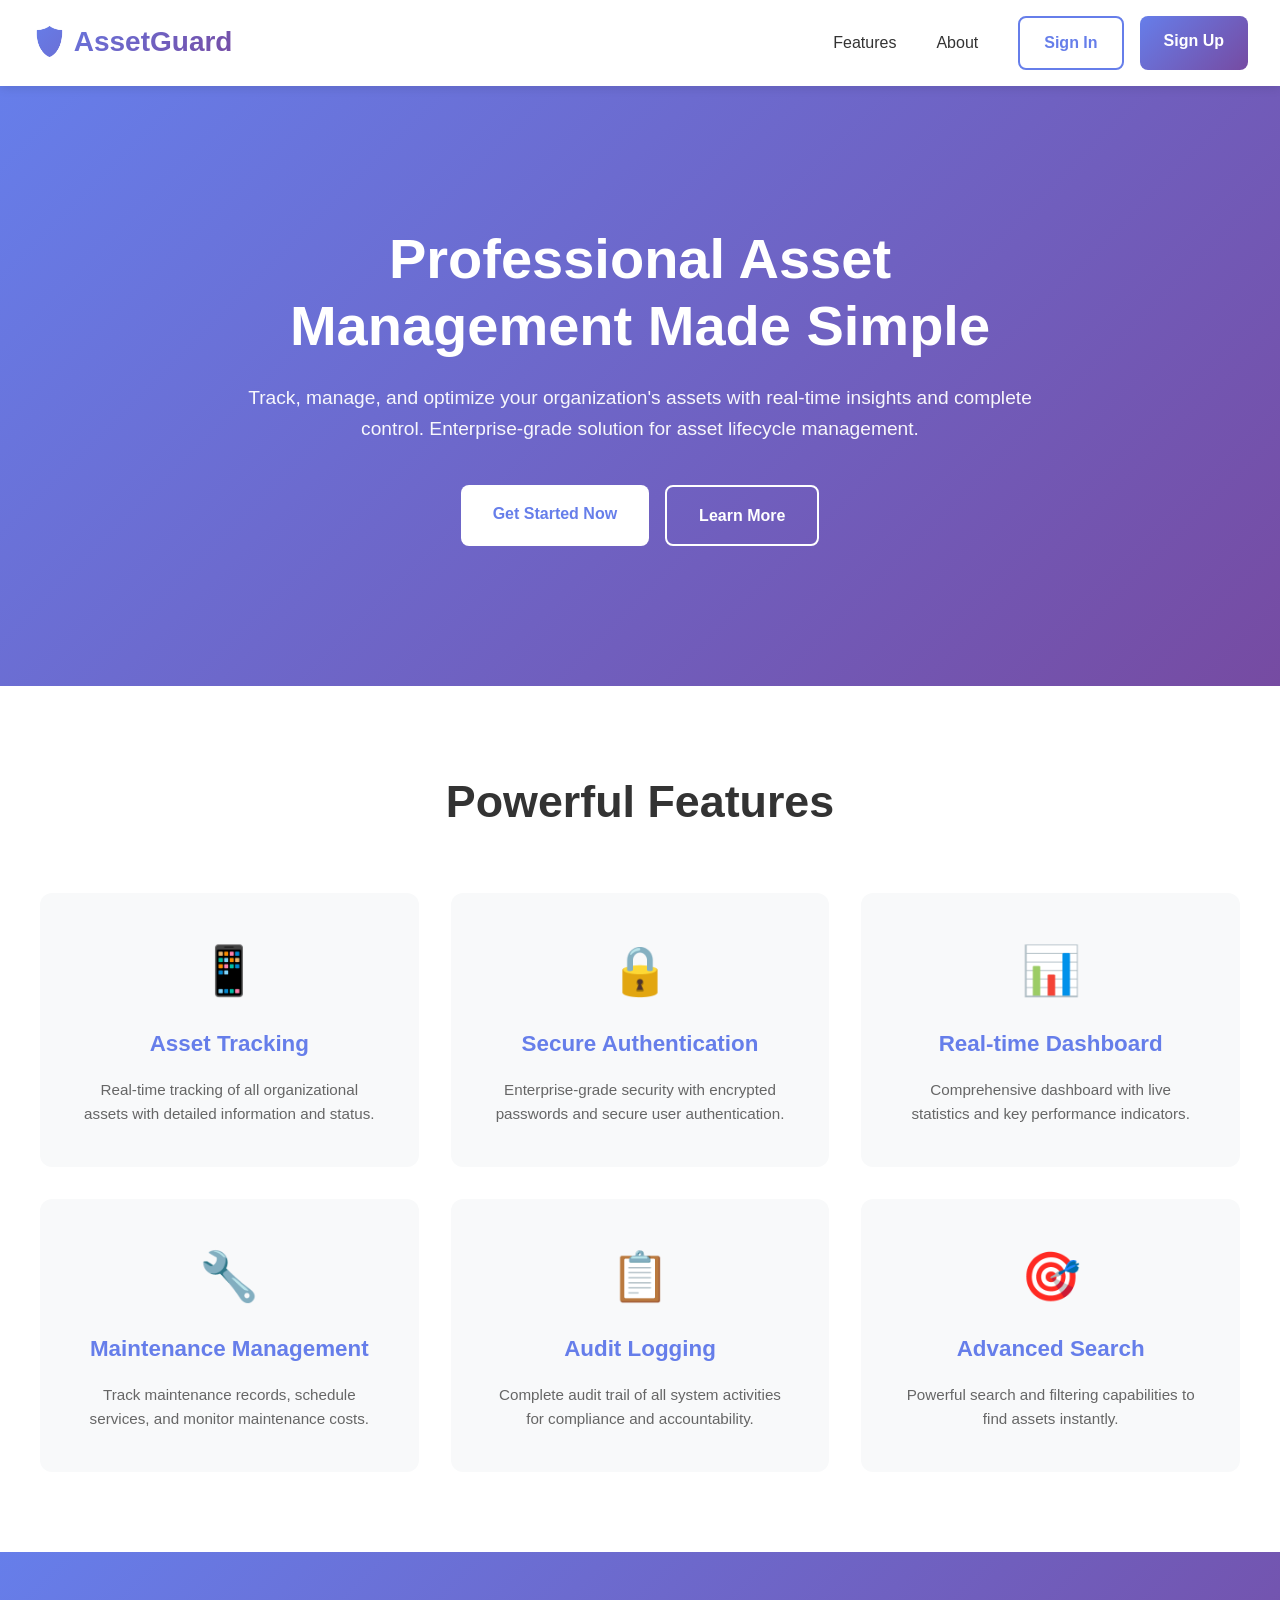
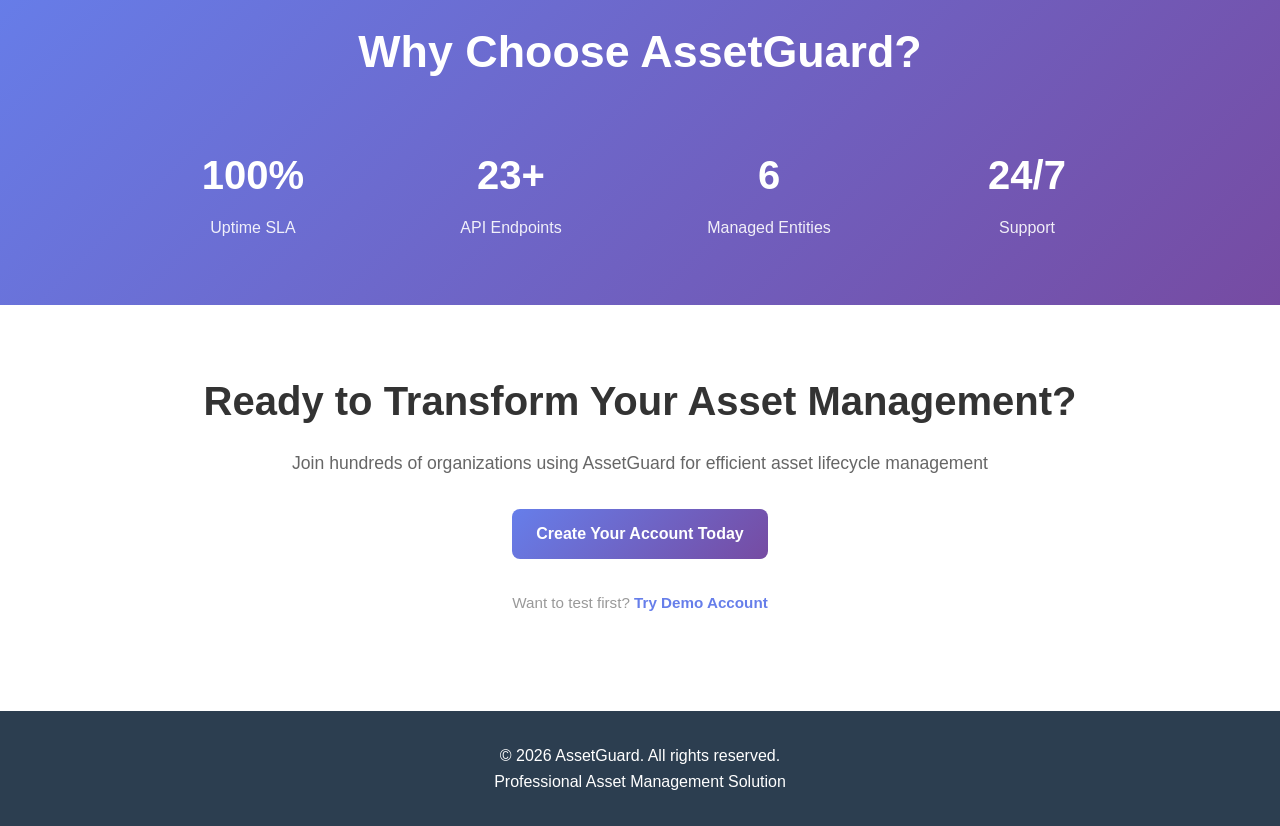
==== commit 6cc0ec29: "Enhance UI/UX with demo account, improved password validation, and better form interactions" ====
--- a/src/main/resources/templates/index.html
+++ b/src/main/resources/templates/index.html
@@ -383,11 +383,69 @@
         <h2>Ready to Transform Your Asset Management?</h2>
         <p>Join hundreds of organizations using AssetGuard for efficient asset lifecycle management</p>
         <a href="/register" class="btn-signup" style="margin: 0 auto; display: inline-block;">Create Your Account Today</a>
+        <p style="margin-top: 2rem; font-size: 0.95rem; color: #999;">
+            Want to test first? <a href="#" onclick="demoLogin()" style="color: #667eea; font-weight: 600; text-decoration: none;">Try Demo Account</a>
+        </p>
     </section>
 
     <footer>
         <p>&copy; 2026 AssetGuard. All rights reserved.</p>
         <p>Professional Asset Management Solution</p>
     </footer>
+
+    <script>
+        async function demoLogin() {
+            const email = 'demo@assetguard.com';
+            const password = 'Demo1234!';
+            
+            try {
+                const response = await fetch('/api/login', {
+                    method: 'POST',
+                    headers: { 'Content-Type': 'application/json' },
+                    body: JSON.stringify({ email, password })
+                });
+
+                const data = await response.json();
+
+                if (response.ok) {
+                    localStorage.setItem('user', JSON.stringify(data.user));
+                    localStorage.setItem('token', data.token || 'authenticated');
+                    window.location.href = '/dashboard';
+                } else {
+                    const firstName = 'Demo';
+                    const lastName = 'User';
+                    const registerResponse = await fetch('/api/register', {
+                        method: 'POST',
+                        headers: { 'Content-Type': 'application/json' },
+                        body: JSON.stringify({ 
+                            email, 
+                            password, 
+                            firstName, 
+                            lastName,
+                            departmentId: 1
+                        })
+                    });
+
+                    if (registerResponse.ok) {
+                        const loginResponse = await fetch('/api/login', {
+                            method: 'POST',
+                            headers: { 'Content-Type': 'application/json' },
+                            body: JSON.stringify({ email, password })
+                        });
+
+                        const loginData = await loginResponse.json();
+                        if (loginResponse.ok) {
+                            localStorage.setItem('user', JSON.stringify(loginData.user));
+                            localStorage.setItem('token', loginData.token || 'authenticated');
+                            window.location.href = '/dashboard';
+                        }
+                    }
+                }
+            } catch (error) {
+                console.error('Error:', error);
+                alert('Unable to access demo account. Please sign up instead.');
+            }
+        }
+    </script>
 </body>
 </html>
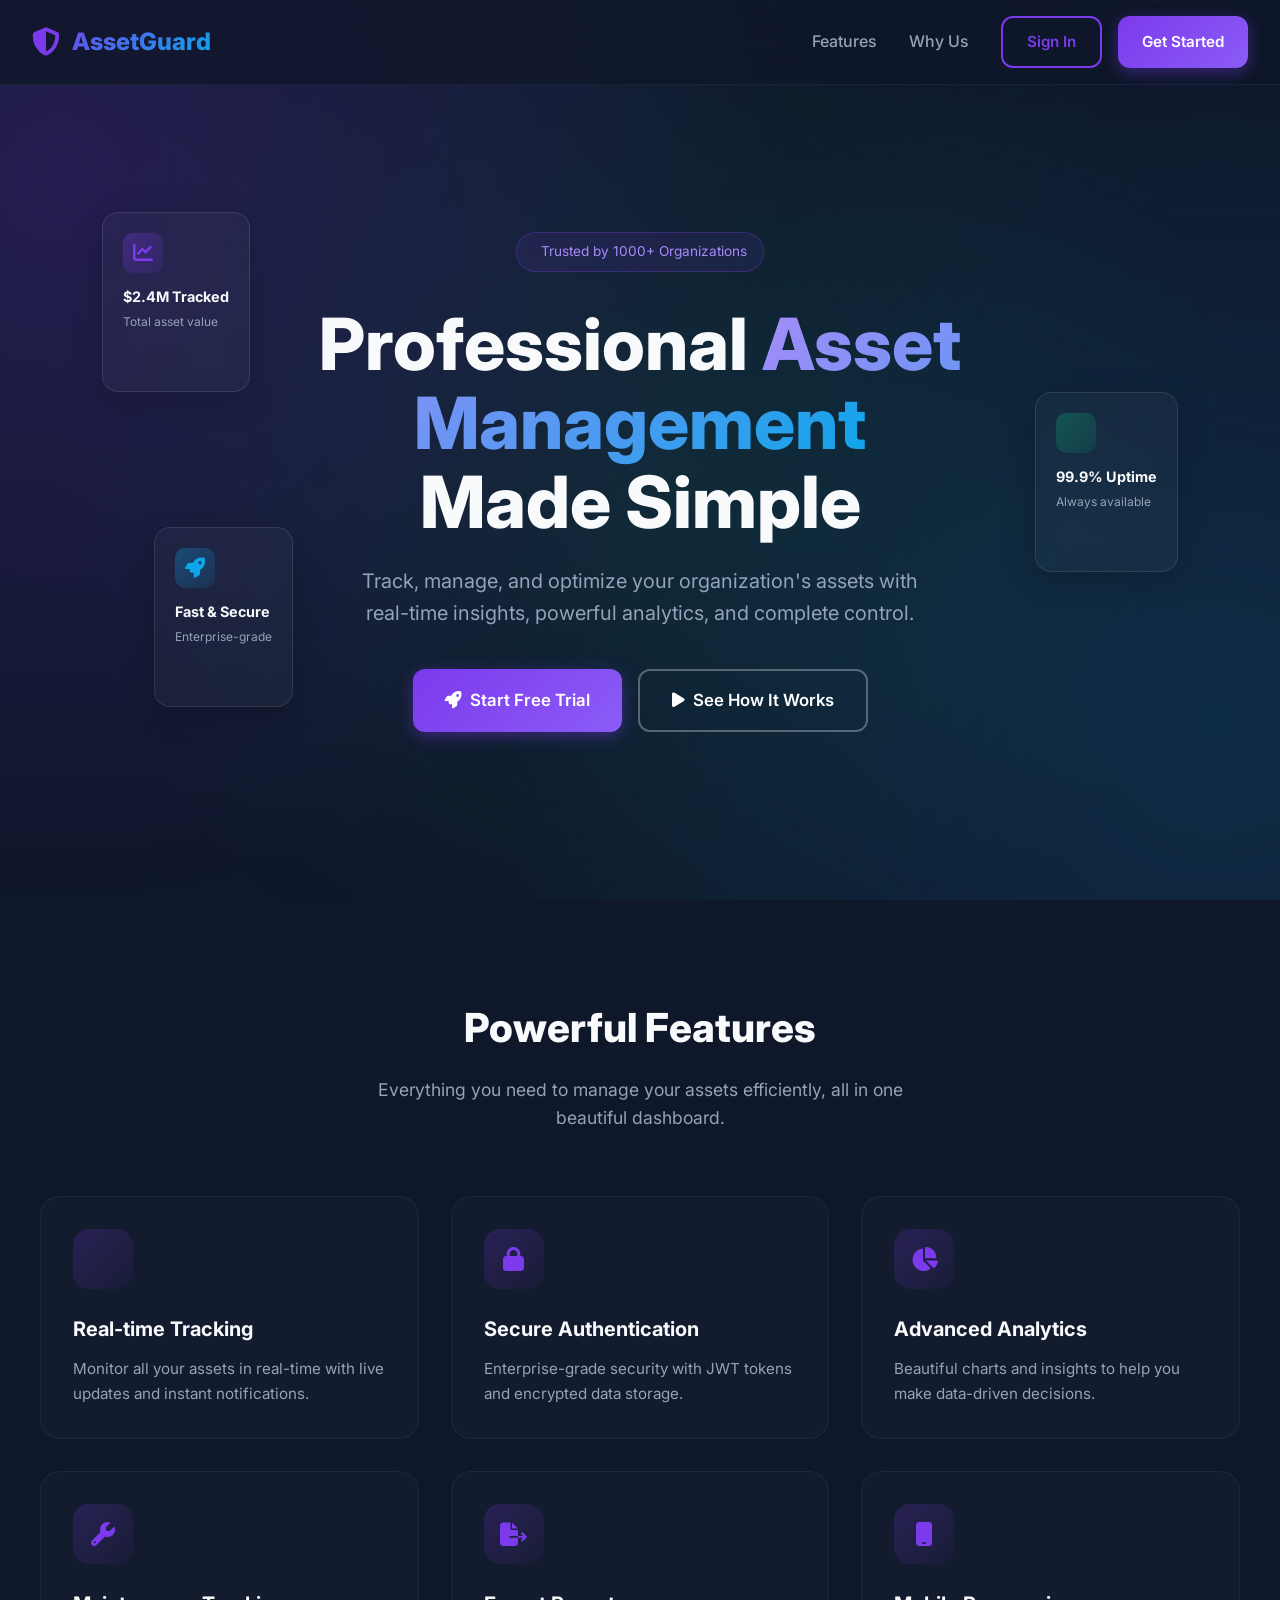
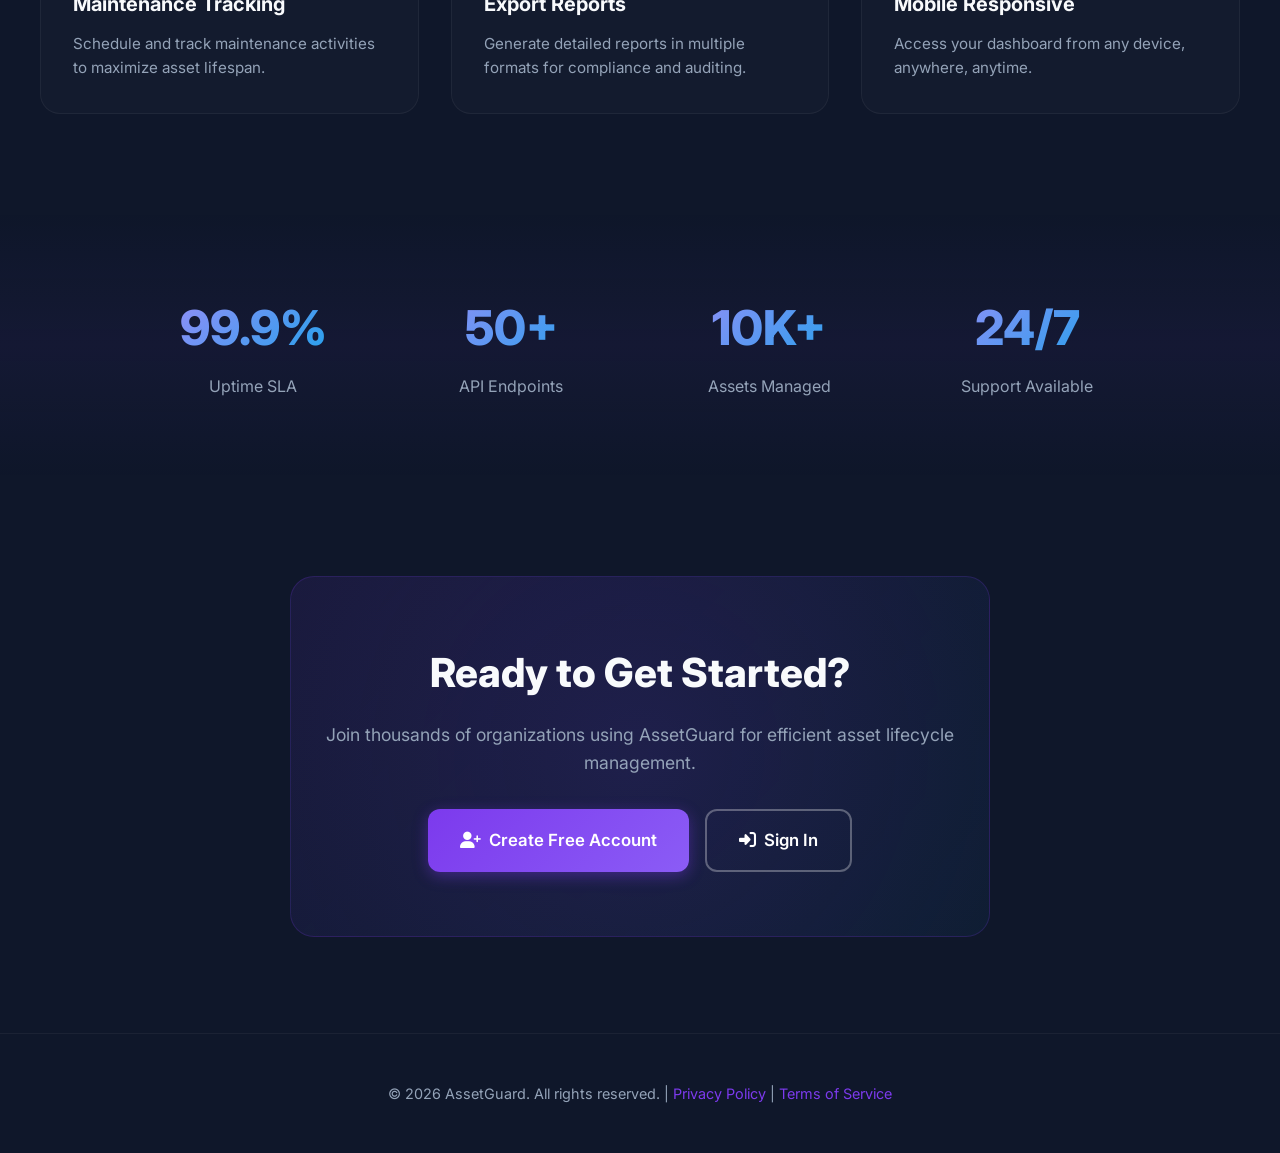
==== commit f57ab5ba: "Restructure: Premium UI, Auth, Maintenance, Service Layer" ====
--- a/src/main/resources/templates/index.html
+++ b/src/main/resources/templates/index.html
@@ -1,59 +1,248 @@
 <!DOCTYPE html>
 <html lang="en">
+
 <head>
     <meta charset="UTF-8">
     <meta name="viewport" content="width=device-width, initial-scale=1.0">
+    <meta name="description"
+        content="AssetGuard - Professional Asset Management Made Simple. Track, manage, and optimize your assets with real-time insights.">
     <title>AssetGuard - Professional Asset Management</title>
+
+    <!-- Fonts -->
+    <link rel="preconnect" href="https://fonts.googleapis.com">
+    <link rel="preconnect" href="https://fonts.gstatic.com" crossorigin>
+    <link href="https://fonts.googleapis.com/css2?family=Inter:wght@300;400;500;600;700;800&display=swap"
+        rel="stylesheet">
+
+    <!-- Icons -->
+    <link rel="stylesheet" href="https://cdnjs.cloudflare.com/ajax/libs/font-awesome/6.5.1/css/all.min.css">
+
+    <!-- Favicon -->
+    <link rel="icon"
+        href="data:image/svg+xml,<svg xmlns='http://www.w3.org/2000/svg' viewBox='0 0 100 100'><text y='.9em' font-size='90'>🛡️</text></svg>">
+
     <style>
-        * { margin: 0; padding: 0; box-sizing: border-box; }
-        
+        :root {
+            --primary: #7c3aed;
+            --primary-light: #a78bfa;
+            --primary-dark: #5b21b6;
+            --secondary: #0ea5e9;
+            --bg-dark: #0f172a;
+            --text-main: #f8fafc;
+            --text-muted: #94a3b8;
+        }
+
+        * {
+            margin: 0;
+            padding: 0;
+            box-sizing: border-box;
+        }
+
         body {
-            font-family: 'Segoe UI', Tahoma, Geneva, Verdana, sans-serif;
-            background: #f8f9fa;
-            color: #333;
+            font-family: 'Inter', -apple-system, sans-serif;
+            background: var(--bg-dark);
+            color: var(--text-main);
             line-height: 1.6;
-        }
-
-        /* HEADER */
+            overflow-x: hidden;
+        }
+
+        /* Animated Background */
+        .bg-animation {
+            position: fixed;
+            top: 0;
+            left: 0;
+            width: 100%;
+            height: 100%;
+            z-index: -1;
+            overflow: hidden;
+        }
+
+        .bg-animation::before {
+            content: '';
+            position: absolute;
+            width: 150%;
+            height: 150%;
+            top: -25%;
+            left: -25%;
+            background:
+                radial-gradient(circle at 20% 30%, rgba(124, 58, 237, 0.2) 0%, transparent 40%),
+                radial-gradient(circle at 80% 70%, rgba(14, 165, 233, 0.15) 0%, transparent 40%),
+                radial-gradient(circle at 50% 50%, rgba(16, 185, 129, 0.1) 0%, transparent 50%);
+            animation: bgRotate 30s linear infinite;
+        }
+
+        @keyframes bgRotate {
+            from {
+                transform: rotate(0deg);
+            }
+
+            to {
+                transform: rotate(360deg);
+            }
+        }
+
+        /* Floating Particles */
+        .particles {
+            position: fixed;
+            top: 0;
+            left: 0;
+            width: 100%;
+            height: 100%;
+            pointer-events: none;
+            z-index: -1;
+        }
+
+        .particle {
+            position: absolute;
+            width: 4px;
+            height: 4px;
+            background: rgba(124, 58, 237, 0.5);
+            border-radius: 50%;
+            animation: particleFloat 15s infinite;
+        }
+
+        .particle:nth-child(1) {
+            left: 10%;
+            animation-delay: 0s;
+            animation-duration: 20s;
+        }
+
+        .particle:nth-child(2) {
+            left: 20%;
+            animation-delay: 2s;
+            animation-duration: 18s;
+        }
+
+        .particle:nth-child(3) {
+            left: 30%;
+            animation-delay: 4s;
+            animation-duration: 22s;
+        }
+
+        .particle:nth-child(4) {
+            left: 40%;
+            animation-delay: 1s;
+            animation-duration: 16s;
+        }
+
+        .particle:nth-child(5) {
+            left: 50%;
+            animation-delay: 3s;
+            animation-duration: 24s;
+        }
+
+        .particle:nth-child(6) {
+            left: 60%;
+            animation-delay: 5s;
+            animation-duration: 19s;
+        }
+
+        .particle:nth-child(7) {
+            left: 70%;
+            animation-delay: 2s;
+            animation-duration: 21s;
+        }
+
+        .particle:nth-child(8) {
+            left: 80%;
+            animation-delay: 4s;
+            animation-duration: 17s;
+        }
+
+        .particle:nth-child(9) {
+            left: 90%;
+            animation-delay: 1s;
+            animation-duration: 23s;
+        }
+
+        @keyframes particleFloat {
+
+            0%,
+            100% {
+                transform: translateY(100vh) scale(0);
+                opacity: 0;
+            }
+
+            10% {
+                opacity: 1;
+                transform: translateY(90vh) scale(1);
+            }
+
+            90% {
+                opacity: 1;
+                transform: translateY(10vh) scale(1);
+            }
+
+            100% {
+                transform: translateY(0) scale(0);
+                opacity: 0;
+            }
+        }
+
+        /* Header */
         header {
-            background: rgba(255, 255, 255, 0.98);
+            position: fixed;
+            top: 0;
+            left: 0;
+            right: 0;
             padding: 1rem 2rem;
             display: flex;
             justify-content: space-between;
             align-items: center;
-            box-shadow: 0 2px 10px rgba(0, 0, 0, 0.1);
-            position: sticky;
-            top: 0;
             z-index: 100;
+            background: rgba(15, 23, 42, 0.8);
+            backdrop-filter: blur(20px);
+            border-bottom: 1px solid rgba(255, 255, 255, 0.05);
         }
 
         .logo {
-            font-size: 28px;
-            font-weight: bold;
-            background: linear-gradient(135deg, #667eea, #764ba2);
+            display: flex;
+            align-items: center;
+            gap: 0.75rem;
+            font-size: 1.5rem;
+            font-weight: 800;
+            background: linear-gradient(135deg, var(--primary), var(--secondary));
             -webkit-background-clip: text;
             -webkit-text-fill-color: transparent;
             background-clip: text;
-            display: flex;
-            align-items: center;
-            gap: 10px;
+        }
+
+        .logo i {
+            font-size: 1.75rem;
+            -webkit-text-fill-color: var(--primary);
         }
 
         nav {
             display: flex;
-            gap: 2.5rem;
+            gap: 2rem;
             align-items: center;
         }
 
         nav a {
-            color: #333;
+            color: var(--text-muted);
             text-decoration: none;
             font-weight: 500;
-            transition: color 0.3s;
+            transition: 0.3s;
+            position: relative;
         }
 
         nav a:hover {
-            color: #667eea;
+            color: white;
+        }
+
+        nav a::after {
+            content: '';
+            position: absolute;
+            bottom: -4px;
+            left: 0;
+            width: 0;
+            height: 2px;
+            background: var(--primary);
+            transition: 0.3s;
+        }
+
+        nav a:hover::after {
+            width: 100%;
         }
 
         .nav-buttons {
@@ -61,69 +250,136 @@
             gap: 1rem;
         }
 
-        .btn-signin {
+        .btn {
+            display: inline-flex;
+            align-items: center;
+            gap: 0.5rem;
             padding: 0.75rem 1.5rem;
-            border: 2px solid #667eea;
-            color: #667eea;
+            border-radius: 12px;
+            font-weight: 600;
+            font-size: 0.95rem;
+            text-decoration: none;
+            transition: all 0.3s;
+            cursor: pointer;
+            border: none;
+        }
+
+        .btn-outline {
             background: transparent;
-            border-radius: 8px;
-            cursor: pointer;
-            font-weight: 600;
-            transition: all 0.3s;
-            text-decoration: none;
-            display: inline-block;
-        }
-
-        .btn-signin:hover {
-            background: #667eea;
+            color: var(--primary);
+            border: 2px solid var(--primary);
+        }
+
+        .btn-outline:hover {
+            background: var(--primary);
             color: white;
-        }
-
-        .btn-signup {
-            padding: 0.75rem 1.5rem;
-            background: linear-gradient(135deg, #667eea, #764ba2);
+            transform: translateY(-2px);
+        }
+
+        .btn-primary {
+            background: linear-gradient(135deg, var(--primary), #8b5cf6);
             color: white;
-            border: none;
-            border-radius: 8px;
-            cursor: pointer;
-            font-weight: 600;
-            transition: all 0.3s;
-            text-decoration: none;
-            display: inline-block;
-        }
-
-        .btn-signup:hover {
-            transform: translateY(-2px);
-            box-shadow: 0 10px 25px rgba(102, 126, 234, 0.4);
-        }
-
-        /* HERO SECTION */
+            box-shadow: 0 4px 15px rgba(124, 58, 237, 0.4);
+        }
+
+        .btn-primary:hover {
+            transform: translateY(-3px);
+            box-shadow: 0 8px 25px rgba(124, 58, 237, 0.5);
+        }
+
+        .btn-large {
+            padding: 1rem 2rem;
+            font-size: 1.05rem;
+        }
+
+        .btn-white {
+            background: white;
+            color: var(--primary);
+        }
+
+        .btn-white:hover {
+            transform: translateY(-3px);
+            box-shadow: 0 15px 35px rgba(255, 255, 255, 0.2);
+        }
+
+        .btn-ghost {
+            background: transparent;
+            color: white;
+            border: 2px solid rgba(255, 255, 255, 0.3);
+        }
+
+        .btn-ghost:hover {
+            background: rgba(255, 255, 255, 0.1);
+            border-color: rgba(255, 255, 255, 0.5);
+        }
+
+        /* Hero Section */
         .hero {
-            background: linear-gradient(135deg, #667eea 0%, #764ba2 100%);
-            color: white;
-            padding: 6rem 2rem;
-            text-align: center;
-            min-height: 600px;
+            min-height: 100vh;
             display: flex;
             align-items: center;
             justify-content: center;
+            padding: 8rem 2rem 4rem;
+            position: relative;
         }
 
         .hero-content {
-            max-width: 800px;
+            text-align: center;
+            max-width: 900px;
+            z-index: 1;
+        }
+
+        .hero-badge {
+            display: inline-flex;
+            align-items: center;
+            gap: 0.5rem;
+            background: rgba(124, 58, 237, 0.1);
+            border: 1px solid rgba(124, 58, 237, 0.3);
+            padding: 0.5rem 1rem;
+            border-radius: 999px;
+            font-size: 0.85rem;
+            color: var(--primary-light);
+            margin-bottom: 2rem;
+            animation: fadeInUp 0.8s ease forwards;
         }
 
         .hero h1 {
-            font-size: 3.5rem;
+            font-size: clamp(2.5rem, 6vw, 4.5rem);
+            font-weight: 800;
+            line-height: 1.1;
             margin-bottom: 1.5rem;
-            font-weight: 700;
-            line-height: 1.2;
+            animation: fadeInUp 0.8s ease 0.2s forwards;
+            opacity: 0;
+        }
+
+        .gradient-text {
+            background: linear-gradient(135deg, var(--primary-light), var(--secondary), #10b981);
+            -webkit-background-clip: text;
+            -webkit-text-fill-color: transparent;
+            background-clip: text;
+            background-size: 200% 200%;
+            animation: gradientFlow 5s ease infinite;
+        }
+
+        @keyframes gradientFlow {
+
+            0%,
+            100% {
+                background-position: 0% 50%;
+            }
+
+            50% {
+                background-position: 100% 50%;
+            }
         }
 
         .hero p {
-            font-size: 1.2rem;
-            margin-bottom: 2.5rem;
-            opacity: 0.95;
+            font-size: 1.25rem;
+            color: var(--text-muted);
+            max-width: 600px;
+            margin: 0 auto 2.5rem;
+            animation: fadeInUp 0.8s ease 0.4s forwards;
+            opacity: 0;
         }
 
         .hero-buttons {
@@ -131,103 +387,206 @@
             gap: 1rem;
             justify-content: center;
             flex-wrap: wrap;
-        }
-
-        .btn-primary {
-            padding: 1rem 2rem;
-            background: white;
-            color: #667eea;
-            border: none;
-            border-radius: 8px;
-            cursor: pointer;
-            font-weight: 700;
-            font-size: 1rem;
-            transition: all 0.3s;
-            text-decoration: none;
-            display: inline-block;
-        }
-
-        .btn-primary:hover {
-            transform: translateY(-3px);
-            box-shadow: 0 15px 35px rgba(0, 0, 0, 0.2);
-        }
-
-        .btn-secondary {
-            padding: 1rem 2rem;
-            background: transparent;
-            color: white;
-            border: 2px solid white;
-            border-radius: 8px;
-            cursor: pointer;
-            font-weight: 700;
-            font-size: 1rem;
-            transition: all 0.3s;
-            text-decoration: none;
-            display: inline-block;
-        }
-
-        .btn-secondary:hover {
-            background: white;
-            color: #667eea;
-        }
-
-        /* FEATURES */
+            animation: fadeInUp 0.8s ease 0.6s forwards;
+            opacity: 0;
+        }
+
+        @keyframes fadeInUp {
+            from {
+                opacity: 0;
+                transform: translateY(30px);
+            }
+
+            to {
+                opacity: 1;
+                transform: translateY(0);
+            }
+        }
+
+        /* 3D Floating Cards */
+        .floating-cards {
+            position: absolute;
+            width: 100%;
+            height: 100%;
+            perspective: 1000px;
+            pointer-events: none;
+        }
+
+        .float-card {
+            position: absolute;
+            background: rgba(255, 255, 255, 0.03);
+            backdrop-filter: blur(10px);
+            border: 1px solid rgba(255, 255, 255, 0.1);
+            border-radius: 16px;
+            padding: 1.25rem;
+            animation: floatAnimation 6s ease-in-out infinite;
+            box-shadow: 0 8px 32px rgba(0, 0, 0, 0.2);
+        }
+
+        .float-card-1 {
+            top: 20%;
+            left: 8%;
+            animation-delay: 0s;
+        }
+
+        .float-card-2 {
+            top: 40%;
+            right: 8%;
+            animation-delay: -2s;
+        }
+
+        .float-card-3 {
+            bottom: 25%;
+            left: 12%;
+            animation-delay: -4s;
+        }
+
+        @keyframes floatAnimation {
+
+            0%,
+            100% {
+                transform: translateY(0) rotateX(0) rotateY(0);
+            }
+
+            25% {
+                transform: translateY(-15px) rotateX(5deg) rotateY(5deg);
+            }
+
+            50% {
+                transform: translateY(0) rotateX(0) rotateY(0);
+            }
+
+            75% {
+                transform: translateY(15px) rotateX(-5deg) rotateY(-5deg);
+            }
+        }
+
+        .float-card-icon {
+            width: 40px;
+            height: 40px;
+            border-radius: 10px;
+            display: flex;
+            align-items: center;
+            justify-content: center;
+            font-size: 1.25rem;
+            margin-bottom: 0.75rem;
+        }
+
+        .float-card h4 {
+            font-size: 0.9rem;
+            margin-bottom: 0.25rem;
+        }
+
+        .float-card p {
+            font-size: 0.75rem;
+            color: var(--text-muted);
+        }
+
+        .float-card-1 .float-card-icon {
+            background: linear-gradient(135deg, rgba(124, 58, 237, 0.3), rgba(124, 58, 237, 0.1));
+            color: var(--primary);
+        }
+
+        .float-card-2 .float-card-icon {
+            background: linear-gradient(135deg, rgba(16, 185, 129, 0.3), rgba(16, 185, 129, 0.1));
+            color: #10b981;
+        }
+
+        .float-card-3 .float-card-icon {
+            background: linear-gradient(135deg, rgba(14, 165, 233, 0.3), rgba(14, 165, 233, 0.1));
+            color: var(--secondary);
+        }
+
+        /* Features Section */
         .features {
-            padding: 5rem 2rem;
-            background: white;
-        }
-
-        .section-title {
+            padding: 6rem 2rem;
+            position: relative;
+        }
+
+        .section-header {
             text-align: center;
-            font-size: 2.8rem;
-            margin-bottom: 3.5rem;
-            color: #333;
+            max-width: 600px;
+            margin: 0 auto 4rem;
+        }
+
+        .section-header h2 {
+            font-size: 2.5rem;
+            font-weight: 800;
+            margin-bottom: 1rem;
+        }
+
+        .section-header p {
+            color: var(--text-muted);
+            font-size: 1.1rem;
         }
 
         .features-grid {
             display: grid;
-            grid-template-columns: repeat(auto-fit, minmax(280px, 1fr));
+            grid-template-columns: repeat(auto-fit, minmax(300px, 1fr));
             gap: 2rem;
             max-width: 1200px;
             margin: 0 auto;
         }
 
         .feature-card {
-            background: #f8f9fa;
-            padding: 2.5rem;
-            border-radius: 12px;
-            transition: all 0.3s;
-            text-align: center;
+            background: rgba(255, 255, 255, 0.02);
+            border: 1px solid rgba(255, 255, 255, 0.05);
+            border-radius: 20px;
+            padding: 2rem;
+            transition: all 0.4s;
+            position: relative;
+            overflow: hidden;
+        }
+
+        .feature-card::before {
+            content: '';
+            position: absolute;
+            top: 0;
+            left: 0;
+            right: 0;
+            height: 2px;
+            background: linear-gradient(90deg, transparent, var(--primary), transparent);
+            opacity: 0;
+            transition: 0.4s;
         }
 
         .feature-card:hover {
             transform: translateY(-8px);
-            box-shadow: 0 15px 40px rgba(102, 126, 234, 0.15);
-            background: white;
+            border-color: rgba(124, 58, 237, 0.3);
+            box-shadow: 0 20px 40px rgba(0, 0, 0, 0.3);
+        }
+
+        .feature-card:hover::before {
+            opacity: 1;
         }
 
         .feature-icon {
-            font-size: 3rem;
-            margin-bottom: 1rem;
+            width: 60px;
+            height: 60px;
+            border-radius: 16px;
+            display: flex;
+            align-items: center;
+            justify-content: center;
+            font-size: 1.5rem;
+            margin-bottom: 1.5rem;
+            background: linear-gradient(135deg, rgba(124, 58, 237, 0.2), rgba(124, 58, 237, 0.05));
+            color: var(--primary);
         }
 
         .feature-card h3 {
-            font-size: 1.4rem;
-            margin-bottom: 1rem;
-            color: #667eea;
+            font-size: 1.25rem;
+            margin-bottom: 0.75rem;
         }
 
         .feature-card p {
-            color: #666;
+            color: var(--text-muted);
             font-size: 0.95rem;
         }
 
-        /* STATS */
+        /* Stats Section */
         .stats {
-            background: linear-gradient(135deg, #667eea 0%, #764ba2 100%);
-            color: white;
-            padding: 4rem 2rem;
-            text-align: center;
+            padding: 5rem 2rem;
+            background: linear-gradient(180deg, transparent, rgba(124, 58, 237, 0.05), transparent);
         }
 
         .stats-grid {
@@ -236,216 +595,306 @@
             gap: 2rem;
             max-width: 1000px;
             margin: 0 auto;
-        }
-
-        .stat-item h4 {
+            text-align: center;
+        }
+
+        .stat-item h3 {
+            font-size: 3rem;
+            font-weight: 800;
+            background: linear-gradient(135deg, var(--primary-light), var(--secondary));
+            -webkit-background-clip: text;
+            -webkit-text-fill-color: transparent;
+            background-clip: text;
+            margin-bottom: 0.5rem;
+        }
+
+        .stat-item p {
+            color: var(--text-muted);
+        }
+
+        /* CTA Section */
+        .cta {
+            padding: 6rem 2rem;
+            text-align: center;
+        }
+
+        .cta-card {
+            max-width: 700px;
+            margin: 0 auto;
+            background: linear-gradient(135deg, rgba(124, 58, 237, 0.1), rgba(14, 165, 233, 0.05));
+            border: 1px solid rgba(124, 58, 237, 0.2);
+            border-radius: 24px;
+            padding: 4rem 2rem;
+            position: relative;
+            overflow: hidden;
+        }
+
+        .cta-card::before {
+            content: '';
+            position: absolute;
+            top: -50%;
+            left: -50%;
+            width: 200%;
+            height: 200%;
+            background: radial-gradient(circle, rgba(124, 58, 237, 0.1) 0%, transparent 50%);
+            animation: pulse 4s ease-in-out infinite;
+        }
+
+        @keyframes pulse {
+
+            0%,
+            100% {
+                transform: scale(1);
+                opacity: 0.5;
+            }
+
+            50% {
+                transform: scale(1.1);
+                opacity: 1;
+            }
+        }
+
+        .cta h2 {
             font-size: 2.5rem;
-            margin-bottom: 0.5rem;
-        }
-
-        .stat-item p {
-            opacity: 0.9;
-        }
-
-        /* CTA */
-        .cta-section {
-            background: white;
-            padding: 4rem 2rem;
+            font-weight: 800;
+            margin-bottom: 1rem;
+            position: relative;
+        }
+
+        .cta p {
+            color: var(--text-muted);
+            font-size: 1.1rem;
+            margin-bottom: 2rem;
+            position: relative;
+        }
+
+        .cta-buttons {
+            display: flex;
+            gap: 1rem;
+            justify-content: center;
+            flex-wrap: wrap;
+            position: relative;
+        }
+
+        /* Footer */
+        footer {
+            padding: 3rem 2rem;
             text-align: center;
-        }
-
-        .cta-section h2 {
-            font-size: 2.5rem;
-            margin-bottom: 1rem;
-        }
-
-        .cta-section p {
-            font-size: 1.1rem;
-            color: #666;
-            margin-bottom: 2rem;
-        }
-
-        /* FOOTER */
-        footer {
-            background: #2c3e50;
-            color: white;
-            padding: 2rem;
-            text-align: center;
-        }
-
+            border-top: 1px solid rgba(255, 255, 255, 0.05);
+        }
+
+        footer p {
+            color: var(--text-muted);
+            font-size: 0.9rem;
+        }
+
+        footer a {
+            color: var(--primary);
+            text-decoration: none;
+        }
+
+        /* Responsive */
         @media (max-width: 768px) {
-            nav {
-                gap: 1rem;
-                font-size: 0.9rem;
+            header {
+                padding: 1rem;
+            }
+
+            nav a:not(.btn) {
+                display: none;
+            }
+
+            .floating-cards {
+                display: none;
+            }
+
+            .hero {
+                padding: 6rem 1.5rem 3rem;
             }
 
             .hero h1 {
-                font-size: 2.2rem;
-            }
-
-            .section-title {
-                font-size: 1.8rem;
+                font-size: 2.25rem;
+            }
+
+            .hero p {
+                font-size: 1rem;
             }
 
             .hero-buttons {
                 flex-direction: column;
             }
 
-            .btn-primary, .btn-secondary {
-                width: 100%;
+            .section-header h2 {
+                font-size: 2rem;
+            }
+
+            .cta-card {
+                padding: 2.5rem 1.5rem;
+            }
+
+            .cta h2 {
+                font-size: 1.75rem;
             }
         }
     </style>
 </head>
+
 <body>
+    <div class="bg-animation"></div>
+    <div class="particles">
+        <div class="particle"></div>
+        <div class="particle"></div>
+        <div class="particle"></div>
+        <div class="particle"></div>
+        <div class="particle"></div>
+        <div class="particle"></div>
+        <div class="particle"></div>
+        <div class="particle"></div>
+        <div class="particle"></div>
+    </div>
+
     <header>
-        <div class="logo">🛡️ AssetGuard</div>
+        <div class="logo">
+            <i class="fa-solid fa-shield-halved"></i>
+            AssetGuard
+        </div>
         <nav>
             <a href="#features">Features</a>
-            <a href="#about">About</a>
+            <a href="#stats">Why Us</a>
             <div class="nav-buttons">
-                <a href="/login" class="btn-signin">Sign In</a>
-                <a href="/register" class="btn-signup">Sign Up</a>
+                <a href="/login" class="btn btn-outline">Sign In</a>
+                <a href="/register" class="btn btn-primary">Get Started</a>
             </div>
         </nav>
     </header>
 
     <section class="hero">
+        <div class="floating-cards">
+            <div class="float-card float-card-1">
+                <div class="float-card-icon"><i class="fa-solid fa-chart-line"></i></div>
+                <h4>$2.4M Tracked</h4>
+                <p>Total asset value</p>
+            </div>
+            <div class="float-card float-card-2">
+                <div class="float-card-icon"><i class="fa-solid fa-shield-check"></i></div>
+                <h4>99.9% Uptime</h4>
+                <p>Always available</p>
+            </div>
+            <div class="float-card float-card-3">
+                <div class="float-card-icon"><i class="fa-solid fa-rocket"></i></div>
+                <h4>Fast & Secure</h4>
+                <p>Enterprise-grade</p>
+            </div>
+        </div>
+
         <div class="hero-content">
-            <h1>Professional Asset Management Made Simple</h1>
-            <p>Track, manage, and optimize your organization's assets with real-time insights and complete control. Enterprise-grade solution for asset lifecycle management.</p>
+            <div class="hero-badge">
+                <i class="fa-solid fa-sparkles"></i>
+                Trusted by 1000+ Organizations
+            </div>
+            <h1>
+                Professional <span class="gradient-text">Asset Management</span><br>Made Simple
+            </h1>
+            <p>
+                Track, manage, and optimize your organization's assets with real-time insights,
+                powerful analytics, and complete control.
+            </p>
             <div class="hero-buttons">
-                <a href="/register" class="btn-primary">Get Started Now</a>
-                <a href="#features" class="btn-secondary">Learn More</a>
+                <a href="/register" class="btn btn-primary btn-large">
+                    <i class="fa-solid fa-rocket"></i>
+                    Start Free Trial
+                </a>
+                <a href="#features" class="btn btn-ghost btn-large">
+                    <i class="fa-solid fa-play"></i>
+                    See How It Works
+                </a>
             </div>
         </div>
     </section>
 
     <section class="features" id="features">
-        <h2 class="section-title">Powerful Features</h2>
+        <div class="section-header">
+            <h2>Powerful Features</h2>
+            <p>Everything you need to manage your assets efficiently, all in one beautiful dashboard.</p>
+        </div>
+
         <div class="features-grid">
             <div class="feature-card">
-                <div class="feature-icon">📱</div>
-                <h3>Asset Tracking</h3>
-                <p>Real-time tracking of all organizational assets with detailed information and status.</p>
+                <div class="feature-icon"><i class="fa-solid fa-radar"></i></div>
+                <h3>Real-time Tracking</h3>
+                <p>Monitor all your assets in real-time with live updates and instant notifications.</p>
             </div>
             <div class="feature-card">
-                <div class="feature-icon">🔒</div>
+                <div class="feature-icon"><i class="fa-solid fa-lock"></i></div>
                 <h3>Secure Authentication</h3>
-                <p>Enterprise-grade security with encrypted passwords and secure user authentication.</p>
+                <p>Enterprise-grade security with JWT tokens and encrypted data storage.</p>
             </div>
             <div class="feature-card">
-                <div class="feature-icon">📊</div>
-                <h3>Real-time Dashboard</h3>
-                <p>Comprehensive dashboard with live statistics and key performance indicators.</p>
+                <div class="feature-icon"><i class="fa-solid fa-chart-pie"></i></div>
+                <h3>Advanced Analytics</h3>
+                <p>Beautiful charts and insights to help you make data-driven decisions.</p>
             </div>
             <div class="feature-card">
-                <div class="feature-icon">🔧</div>
-                <h3>Maintenance Management</h3>
-                <p>Track maintenance records, schedule services, and monitor maintenance costs.</p>
+                <div class="feature-icon"><i class="fa-solid fa-wrench"></i></div>
+                <h3>Maintenance Tracking</h3>
+                <p>Schedule and track maintenance activities to maximize asset lifespan.</p>
             </div>
             <div class="feature-card">
-                <div class="feature-icon">📋</div>
-                <h3>Audit Logging</h3>
-                <p>Complete audit trail of all system activities for compliance and accountability.</p>
+                <div class="feature-icon"><i class="fa-solid fa-file-export"></i></div>
+                <h3>Export Reports</h3>
+                <p>Generate detailed reports in multiple formats for compliance and auditing.</p>
             </div>
             <div class="feature-card">
-                <div class="feature-icon">🎯</div>
-                <h3>Advanced Search</h3>
-                <p>Powerful search and filtering capabilities to find assets instantly.</p>
+                <div class="feature-icon"><i class="fa-solid fa-mobile"></i></div>
+                <h3>Mobile Responsive</h3>
+                <p>Access your dashboard from any device, anywhere, anytime.</p>
             </div>
         </div>
     </section>
 
-    <section class="stats">
-        <h2 class="section-title" style="color: white;">Why Choose AssetGuard?</h2>
+    <section class="stats" id="stats">
         <div class="stats-grid">
             <div class="stat-item">
-                <h4>100%</h4>
+                <h3>99.9%</h3>
                 <p>Uptime SLA</p>
             </div>
             <div class="stat-item">
-                <h4>23+</h4>
+                <h3>50+</h3>
                 <p>API Endpoints</p>
             </div>
             <div class="stat-item">
-                <h4>6</h4>
-                <p>Managed Entities</p>
+                <h3>10K+</h3>
+                <p>Assets Managed</p>
             </div>
             <div class="stat-item">
-                <h4>24/7</h4>
-                <p>Support</p>
+                <h3>24/7</h3>
+                <p>Support Available</p>
             </div>
         </div>
     </section>
 
-    <section class="cta-section" id="about">
-        <h2>Ready to Transform Your Asset Management?</h2>
-        <p>Join hundreds of organizations using AssetGuard for efficient asset lifecycle management</p>
-        <a href="/register" class="btn-signup" style="margin: 0 auto; display: inline-block;">Create Your Account Today</a>
-        <p style="margin-top: 2rem; font-size: 0.95rem; color: #999;">
-            Want to test first? <a href="#" onclick="demoLogin()" style="color: #667eea; font-weight: 600; text-decoration: none;">Try Demo Account</a>
+    <section class="cta">
+        <div class="cta-card">
+            <h2>Ready to Get Started?</h2>
+            <p>Join thousands of organizations using AssetGuard for efficient asset lifecycle management.</p>
+            <div class="cta-buttons">
+                <a href="/register" class="btn btn-primary btn-large">
+                    <i class="fa-solid fa-user-plus"></i>
+                    Create Free Account
+                </a>
+                <a href="/login" class="btn btn-ghost btn-large">
+                    <i class="fa-solid fa-sign-in-alt"></i>
+                    Sign In
+                </a>
+            </div>
+        </div>
+    </section>
+
+    <footer>
+        <p>&copy; 2026 AssetGuard. All rights reserved. |
+            <a href="#">Privacy Policy</a> |
+            <a href="#">Terms of Service</a>
         </p>
-    </section>
-
-    <footer>
-        <p>&copy; 2026 AssetGuard. All rights reserved.</p>
-        <p>Professional Asset Management Solution</p>
     </footer>
-
-    <script>
-        async function demoLogin() {
-            const email = 'demo@assetguard.com';
-            const password = 'Demo1234!';
-            
-            try {
-                const response = await fetch('/api/login', {
-                    method: 'POST',
-                    headers: { 'Content-Type': 'application/json' },
-                    body: JSON.stringify({ email, password })
-                });
-
-                const data = await response.json();
-
-                if (response.ok) {
-                    localStorage.setItem('user', JSON.stringify(data.user));
-                    localStorage.setItem('token', data.token || 'authenticated');
-                    window.location.href = '/dashboard';
-                } else {
-                    const firstName = 'Demo';
-                    const lastName = 'User';
-                    const registerResponse = await fetch('/api/register', {
-                        method: 'POST',
-                        headers: { 'Content-Type': 'application/json' },
-                        body: JSON.stringify({ 
-                            email, 
-                            password, 
-                            firstName, 
-                            lastName,
-                            departmentId: 1
-                        })
-                    });
-
-                    if (registerResponse.ok) {
-                        const loginResponse = await fetch('/api/login', {
-                            method: 'POST',
-                            headers: { 'Content-Type': 'application/json' },
-                            body: JSON.stringify({ email, password })
-                        });
-
-                        const loginData = await loginResponse.json();
-                        if (loginResponse.ok) {
-                            localStorage.setItem('user', JSON.stringify(loginData.user));
-                            localStorage.setItem('token', loginData.token || 'authenticated');
-                            window.location.href = '/dashboard';
-                        }
-                    }
-                }
-            } catch (error) {
-                console.error('Error:', error);
-                alert('Unable to access demo account. Please sign up instead.');
-            }
-        }
-    </script>
 </body>
-</html>
+
+</html>
